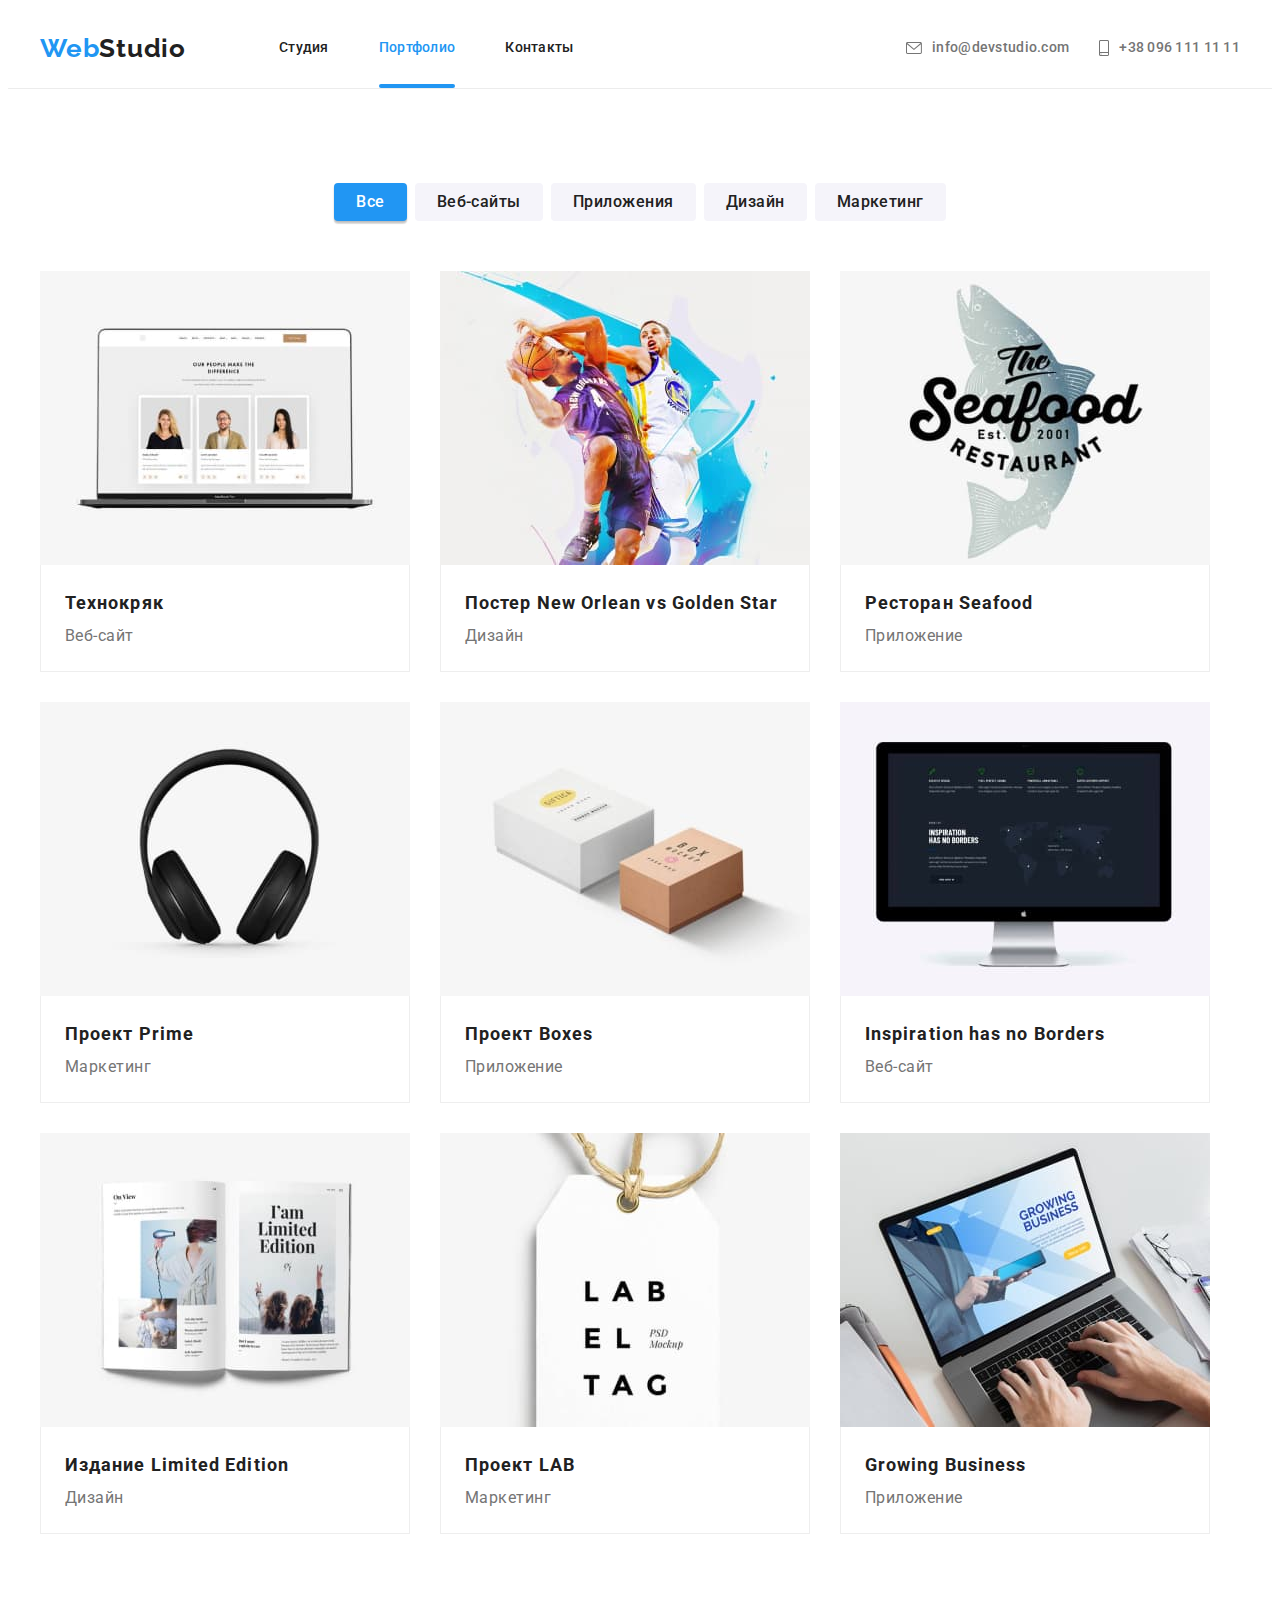
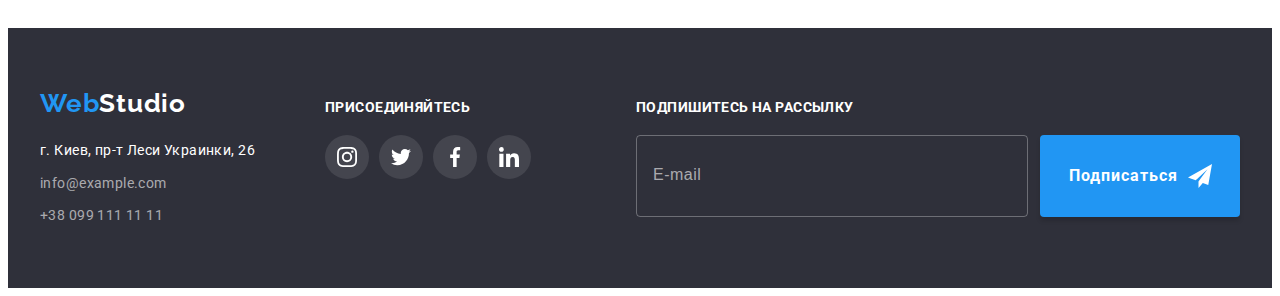
==== portfolio.html @ ed9c0271 "add files" ====
<!DOCTYPE html>
<html lang="ru">

<head>
    <meta charset="UTF-8">
    <meta http-equiv="X-UA-Compatible" content="IE=edge">
    <meta name="viewport" content="width=device-width, initial-scale=1.0">
    <title>Document</title>
    <link rel="preconnect" href="https://fonts.googleapis.com">
    <link rel="preconnect" href="https://fonts.gstatic.com" crossorigin>
    <link
        href="https://fonts.googleapis.com/css2?family=Raleway:wght@700&family=Roboto:wght@400;500;700;900&display=swap"
        rel="stylesheet">
    <link rel="stylesheet" href="https://cdnjs.cloudflare.com/ajax/libs/modern-normalize/1.1.0/modern-normalize.min.css"
        integrity="sha512-wpPYUAdjBVSE4KJnH1VR1HeZfpl1ub8YT/NKx4PuQ5NmX2tKuGu6U/JRp5y+Y8XG2tV+wKQpNHVUX03MfMFn9Q=="
        crossorigin="anonymous" referrerpolicy="no-referrer" />
    <link rel="stylesheet" href="./css/main.min.css">
</head>

<body>
    <header class="heading">
        <div class="container heading__container">
            <nav class="navigation">
                <a class="logo navigation__logo link" href="">Web<span class="title-logo-color">Studio</span></a>
                <ul class="menu list">
                    <li class="menu__item">
                        <a class="menu__link link" href="./index.html">Студия</a>
                    </li>
                    <li class="menu__item">
                        <a class="menu__link current link" href="./portfolio.html">Портфолио</a>
                    </li>
                    <li class="menu__item">
                        <a class="menu__link link" href="">Контакты</a>
                    </li>
                </ul>
            </nav>
            <ul class="contact-title list">
                <li class="contact-title__item">
                    <a class="contact-title__link link" href="mailto:info@devstudio.com">
                        <svg class="contact-title__icon" width="16" height="12">
                            <use href="./images/icons.svg#envelope"></use>
                        </svg>
                        info@devstudio.com</a>
                </li>
                <li class="contact-title__item">
                    <a class="contact-title__link link" href="tel:+380961111111">
                        <svg class="contact-title__icon" width="10" height="16">
                            <use href="./images/icons.svg#smartphone"></use>
                        </svg>
                        +38 096 111 11 11</a>
                </li>
            </ul>
        </div>
    </header>
    <main>
        <section class="portfolio section">
            <div class="container">
                <ul class="filter-list list">
                    <li class="filter-item"><button class="filter-list-button first" type="button">Все</button></li>
                    <li class="filter-item"><button class="filter-list-button" type="button">Веб-сайты</button></li>
                    <li class="filter-item"><button class="filter-list-button" type="button">Приложения</button></li>
                    <li class="filter-item"><button class="filter-list-button" type="button">Дизайн</button></li>
                    <li class="filter-item"><button class="filter-list-button" type="button">Маркетинг</button></li>
                </ul>
                <ul class="portfolio-list list">
                    <li class="portfolio-item">
                        <a href="" class="portfolio-link link">
                            <div class="portfolio-link-wrapper">
                                <img class="portfolio-list-photo" src="./images/examples-img-1.jpg" alt="Фото работ" width="370" height="294">
                                <p class="portfolio-overlay">
                                    Ресурс предлагает комплексные предложения с разным уровнем функционала и сервисов. Все это позволит посетителю
                                    получить
                                    исчерпывающие сведения о компании или частном лице.
                                </p>
                            </div>
                            <div class="portfolio-item-wrapper">
                                <h3 class="portfolio-list-title">Технокряк</h3>
                                <p class="portfolio-list-description">Веб-сайт</p>
                            </div>
                        </a>
                    </li>
                    <li class="portfolio-item">
                        <a href="" class="portfolio-link link">
                            <div class="portfolio-link-wrapper">
                                <img class="portfolio-list-photo" src="./images/examples-img-2.jpg" alt="Фото работ" width="370" height="294">
                                <p class="portfolio-overlay">
                                    Ресурс предлагает комплексные предложения с разным уровнем функционала и сервисов. Все это позволит посетителю
                                    получить
                                    исчерпывающие сведения о компании или частном лице.
                                </p> 
                            </div>
                            <div class="portfolio-item-wrapper">
                                <h3 class="portfolio-list-title">Постер New Orlean vs Golden Star</h3>
                                <p class="portfolio-list-description">Дизайн</p>
                            </div>
                        </a>
                    </li>
                    <li class="portfolio-item">
                        <a href="" class="portfolio-link link">
                            <div class="portfolio-link-wrapper">
                                <img class="portfolio-list-photo" src="./images/examples-img-3.jpg" alt="Фото работ" width="370" height="294">
                                <p class="portfolio-overlay">
                                    Ресурс предлагает комплексные предложения с разным уровнем функционала и сервисов. Все это позволит посетителю
                                    получить
                                    исчерпывающие сведения о компании или частном лице.
                                </p>
                            </div>
                            <div class="portfolio-item-wrapper">
                                <h3 class="portfolio-list-title">Ресторан Seafood</h3>
                                <p class="portfolio-list-description">Приложение</p>
                            </div>
                        </a>
                    </li>
                    <li class="portfolio-item">
                        <a href="" class="portfolio-link link">
                            <div class="portfolio-link-wrapper">
                                <img class="portfolio-list-photo" src="./images/examples-img-4.jpg" alt="Фото работ" width="370" height="294">
                                <p class="portfolio-overlay">
                                    Ресурс предлагает комплексные предложения с разным уровнем функционала и сервисов. Все это позволит посетителю
                                    получить
                                    исчерпывающие сведения о компании или частном лице.
                                </p>
                            </div>
                            <div class="portfolio-item-wrapper">
                                <h3 class="portfolio-list-title">Проект Prime</h3>
                                <p class="portfolio-list-description">Маркетинг</p>
                            </div>
                        </a>
                    </li>
                    <li class="portfolio-item">
                        <a href="" class="portfolio-link link">
                            <div class="portfolio-link-wrapper">
                                <img class="portfolio-list-photo" src="./images/examples-img-5.jpg" alt="Фото работ" width="370" height="294">
                                <p class="portfolio-overlay">
                                    Ресурс предлагает комплексные предложения с разным уровнем функционала и сервисов. Все это позволит посетителю
                                    получить
                                    исчерпывающие сведения о компании или частном лице.
                                </p>
                            </div>
                            <div class="portfolio-item-wrapper">
                                <h3 class="portfolio-list-title">Проект Boxes</h3>
                                <p class="portfolio-list-description">Приложение</p>
                            </div>
                        </a>
                    </li>
                    <li class="portfolio-item">
                        <a href="" class="portfolio-link link">
                            <div class="portfolio-link-wrapper">
                                <img class="portfolio-list-photo" src="./images/examples-img-6.jpg" alt="Фото работ" width="370" height="294">
                                <p class="portfolio-overlay">
                                    Ресурс предлагает комплексные предложения с разным уровнем функционала и сервисов. Все это позволит посетителю
                                    получить
                                    исчерпывающие сведения о компании или частном лице.
                                </p>
                            </div>
                            <div class="portfolio-item-wrapper">
                                <h3 class="portfolio-list-title">Inspiration has no Borders</h3>
                                <p class="portfolio-list-description">Веб-сайт</p>
                            </div>
                        </a>
                    </li>
                    <li class="portfolio-item">
                        <a href="" class="portfolio-link link">
                            <div class="portfolio-link-wrapper">
                                <img class="portfolio-list-photo" src="./images/examples-img-7.jpg" alt="Фото работ" width="370" height="294">
                                <p class="portfolio-overlay">
                                    Ресурс предлагает комплексные предложения с разным уровнем функционала и сервисов. Все это позволит посетителю
                                    получить
                                    исчерпывающие сведения о компании или частном лице.
                                </p>
                            </div>
                            <div class="portfolio-item-wrapper">
                                <h3 class="portfolio-list-title">Издание Limited Edition</h3>
                                <p class="portfolio-list-description">Дизайн</p>
                            </div>
                        </a>
                    </li>
                    <li class="portfolio-item">
                        <a href="" class="portfolio-link link">
                            <div class="portfolio-link-wrapper">
                                <img class="portfolio-list-photo" src="./images/examples-img-8.jpg" alt="Фото работ" width="370" height="294">
                                <p class="portfolio-overlay">
                                    Ресурс предлагает комплексные предложения с разным уровнем функционала и сервисов. Все это позволит посетителю
                                    получить
                                    исчерпывающие сведения о компании или частном лице.
                                </p>
                            </div>
                            <div class="portfolio-item-wrapper">
                                <h3 class="portfolio-list-title">Проект LAB</h3>
                                <p class="portfolio-list-description">Маркетинг</p>
                            </div>
                        </a>
                    </li>
                    <li class="portfolio-item">
                        <a href="" class="portfolio-link link">
                            <div class="portfolio-link-wrapper">
                                <img class="portfolio-list-photo" src="./images/examples-img-9.jpg" alt="Фото работ" width="370" height="294">
                                <p class="portfolio-overlay">
                                    Ресурс предлагает комплексные предложения с разным уровнем функционала и сервисов. Все это позволит посетителю
                                    получить
                                    исчерпывающие сведения о компании или частном лице.
                                </p>
                            </div>
                            <div class="portfolio-item-wrapper">
                                <h3 class="portfolio-list-title">Growing Business</h3>
                                <p class="portfolio-list-description">Приложение</p>
                            </div>
                        </a>
                    </li>
                </ul>
            </div>
        </section>
    </main>
    <footer class="bottom">
        <div class="container-bottom container">
            <div class="container-left">
                <a class="bottom-logo logo link" href="">Web<span class="bottom-logo-color">Studio</span></a>
                <address class="bottom-contact">
                    <ul class="bottom-contact-list list">
                        <li class="bottom-contact-item">
                            <a class="bottom-contact-list-address link" href="">г. Киев, пр-т Леси Украинки, 26</a>
                        </li>
                        <li class="bottom-contact-item">
                            <a class="bottom-contact-list-link link" href="mailto:info@example.com">info@example.com</a>
                        </li>
                        <li class="bottom-contact-item">
                            <a class="bottom-contact-list-link link" href="tel:+380991111111">+38 099 111 11 11</a>
                        </li>
                    </ul>
                </address>
            </div>
            <div class="container-join">
                <p class="bottom-title">присоединяйтесь</p>
                <ul class="bottom-social-list list">
                    <li class="bottom-social-item">
                        <a class="bottom-social-list-link social-icons" href="">
                            <svg width="20" height="20">
                                <use href="./images/icons.svg#instagram"></use>
                            </svg>
                        </a>
                    </li>
                    <li class="bottom-social-item">
                        <a class="bottom-social-list-link social-icons" href="">
                            <svg width="20" height="20">
                                <use href="./images/icons.svg#twitter"></use>
                            </svg>
                        </a>
                    </li>
                    <li class="bottom-social-item">
                        <a class="bottom-social-list-link social-icons" href="">
                            <svg width="20" height="20">
                                <use href="./images/icons.svg#facebook"></use>
                            </svg>
                        </a>
                    </li>
                    <li class="bottom-social-item">
                        <a class="bottom-social-list-link social-icons" href="">
                            <svg width="20" height="20">
                                <use href="./images/icons.svg#linkedin"></use>
                            </svg>
                        </a>
                    </li>
                </ul>
            </div>
            <form class="subscription-form">
                <p class="subscription-title">подпишитесь на рассылку</p>
                <div class="subscription-container">
                    <label for="mail">
                        <input class="subscription-form-input" name="email" placeholder="E-mail" type="email" id="mail">
                    </label>
                    <button class="subscription-form-submit modal-btn" type="submit">Подписаться
                        <svg class="subscription-form-icon" width="24" height="24">
                            <use href="./images/icons.svg#icon-send"></use>
                        </svg>
                    </button>
                </div>
            </form>
        </div>
    </footer>
    </body>
    </html>
---- css/main.min.css ----
:root{--primary-font-family: "Roboto", sans-serif;--secondary-font-family: "Raleway", sans-serif;--primary-accent-color: #2196f3;--primary-text-color: #212121;--secondary-text-color: #757575;--primary-background-color: #2f303a;--secondary-background-color: #f5f4fa;--secondary-accent-color: #ffffff;--primery-icon-coplor: #afb1b8}.visually-hidden{position:absolute;width:1px;height:1px;margin:-1px;border:0;padding:0;white-space:nowrap;clip-path:inset(100%);clip:rect(0 0 0 0);overflow:hidden}body{font-family:var(--primary-font-family);color:var(--primary-text-color)}h1,h2,h3,p{margin-top:0;margin-bottom:0}ul{margin-top:0;margin-bottom:0;padding-left:0}img{display:block;max-width:100%;height:auto}.list{list-style:none}.link{text-decoration:none}.section{padding-top:94px;padding-bottom:94px}.container{width:1200px;padding-left:15px;padding-right:15px;margin-left:auto;margin-right:auto}.logo{font-family:var(--secondary-font-family);font-weight:700;font-size:26px;line-height:1.19;letter-spacing:0.03em;color:var(--primary-accent-color)}.menu__link.current{color:var(--primary-accent-color)}.menu__link.current::after{position:absolute;left:0;bottom:0;content:"";width:100%;height:4px;background-color:var(--primary-accent-color);border-radius:2px}.modal-btn{min-width:200px;font-family:inherit;font-weight:700;font-size:16px;line-height:1.87;letter-spacing:0.06em;color:var(--secondary-accent-color);background:var(--primary-accent-color);box-shadow:0px 4px 4px rgba(0,0,0,0.15);border-radius:4px;border:none;cursor:pointer;transition:background 250ms cubic-bezier(0.4, 0, 0.2, 1)}.modal-btn:hover,.modal-btn:focus{background:#188ce8}.social-icons{display:flex;align-items:center;justify-content:center;width:44px;height:44px;border-radius:50%}.backdrop{position:fixed;top:0;left:0;width:100vw;height:100vh;background-color:rgba(0,0,0,0.2);transition:opacity 250ms cubic-bezier(0.4, 0, 0.2, 1),visibility 250ms cubic-bezier(0.4, 0, 0.2, 1)}.backdrop.is-hidden{opacity:0;visibility:hidden;pointer-events:none}.modal{position:absolute;top:50%;left:50%;transform:translate(-50%, -50%);width:528px;height:581px;background-color:var(--secondary-accent-color)}.modal-close-btn{position:absolute;top:8px;right:8px;display:flex;justify-content:center;align-items:center;width:30px;height:30px;border-radius:50%;border:1px solid rgba(0,0,0,0.1);background-color:transparent;padding:0;cursor:pointer;transition:fill 250ms cubic-bezier(0.4, 0, 0.2, 1)}.modal-close-btn:hover,.modal-close-btn:focus{fill:var(--primary-accent-color)}.modal{padding:40px}.contact-form{display:flex;flex-direction:column}.contact-form-title{margin-bottom:12px;font-weight:700;font-size:20px;line-height:1.15;text-align:center;letter-spacing:0.03em}.contact-form-field{margin-bottom:4px;font-size:12px;line-height:1.17;letter-spacing:0.01em;color:var(--secondary-text-color)}.contact-form-inpunt-wrapper{position:relative;margin-bottom:10px}.contact-form-inpunt{height:40px;width:100%;padding:12px 16px 12px 42px;border:1px solid rgba(33,33,33,0.2);border-radius:4px;transition:border-color 250ms cubic-bezier(0.4, 0, 0.2, 1)}.contact-form-inpunt:focus{outline:none;border-color:var(--primary-accent-color)}.contact-form-icon{position:absolute;top:50%;left:12px;transform:translateY(-50%);transition:fill 250ms cubic-bezier(0.4, 0, 0.2, 1)}.contact-form-inpunt:focus+.contact-form-icon{fill:var(--primary-accent-color)}.contact-form-message{width:100%;height:120px;padding:12px 16px;margin-bottom:20px;border:1px solid rgba(33,33,33,0.2);border-radius:4px;resize:none;transition:border-color 250ms cubic-bezier(0.4, 0, 0.2, 1)}.contact-form-message:focus{outline:none;border-color:var(--primary-accent-color)}.contact-form-message::placeholder{font-weight:400;font-size:14px;line-height:1.14;letter-spacing:0.01em;color:rgba(117,117,117,0.5)}.contact-form-checkbox{position:absolute;width:1px;height:1px;margin:-1px;border:0;padding:0;white-space:nowrap;clip-path:inset(100%);clip:rect(0 0 0 0);overflow:hidden}.contact-form-checkbox-label{display:flex;align-items:center;justify-content:center;font-weight:400;font-size:14px;line-height:1.71;letter-spacing:0.03em;color:var(--secondary-text-color);cursor:pointer}.contact-form-checkbox-label::before{display:inline-block;content:'';width:16px;height:15px;border:2px solid var(--primary-text-color);border-radius:2px;margin-right:8px;cursor:pointer}.contact-form-checkbox:checked+.contact-form-checkbox-label::before{background-image:url("../images/icon-check.svg");background-color:var(--primary-accent-color);background-size:contain;border:2px solid var(--primary-accent-color)}.contact-form-checkbox:focus+.contact-form-checkbox-label::before{outline:1px solid var(--primary-text-color)}.contact-form-checkbox-wrapper{margin-bottom:30px}.contact-form-submit{padding:10px 56px;margin:0 auto}.contact-form-policy{color:var(--primary-accent-color)}.heading{border-bottom:1px solid #ececec}.heading__container{display:flex;align-items:center}.navigation{display:flex;align-items:center}.menu{display:flex;align-items:center}.contact-title{display:flex;align-items:center;margin-left:auto}.menu__item:not(:last-child){margin-right:50px}.navigation__logo{margin-right:93px;padding-top:24px;padding-bottom:24px}.title-logo-color{color:var(--primary-text-color)}.menu__link{display:block;position:relative;padding-top:32px;padding-bottom:32px;font-weight:500;font-size:14px;line-height:1.14;letter-spacing:0.02em;color:var(--primary-text-color);transition:color 250ms cubic-bezier(0.4, 0, 0.2, 1)}.menu__link:hover,.menu__link:focus{color:var(--primary-accent-color)}.contact-title__item:not(:last-child){margin-right:30px}.contact-title__link{display:flex;align-items:center;padding-top:32px;padding-bottom:32px;font-style:normal;font-weight:500;font-size:14px;line-height:1.14;letter-spacing:0.02em;color:var(--secondary-text-color);transition:color 250ms cubic-bezier(0.4, 0, 0.2, 1)}.contact-title__link:hover,.contact-title__link:focus{color:var(--primary-accent-color)}.contact-title__icon{fill:currentColor;margin-right:10px}.hero{max-width:1600px;height:600px;margin-left:auto;margin-right:auto;background-image:linear-gradient(rgba(47,48,58,0.4), rgba(47,48,58,0.4)),url(../images/background-hero-Img.jpg);background-size:cover;background-position:center;background-color:#c4c4c4;padding-top:200px;padding-bottom:200px;text-align:center}.hero-title{margin-bottom:30px;font-weight:900;font-size:44px;line-height:1.36;text-align:center;letter-spacing:0.06em;text-transform:uppercase;color:var(--secondary-accent-color)}.hero__modal-btn{justify-content:center;padding:10px 32px}.about-list{display:flex;flex-wrap:wrap}.about-list__item{width:270px}.about-list__item:not(:nth-child(4n)){margin-right:30px}.about-list__container{display:flex;justify-content:center;align-items:center;width:270px;height:120px;margin-bottom:30px;background:var(--secondary-background-color)}.about-list__title{margin-bottom:10px;font-weight:700;font-size:14px;line-height:1.14;letter-spacing:0.03em;text-transform:uppercase}.about-list__description{font-size:14px;line-height:1.71;letter-spacing:0.03em;color:var(--secondary-text-color)}.specificity{padding-top:0px}.specificity-title{margin-bottom:50px;font-weight:700;font-size:36px;line-height:1.17;text-align:center;letter-spacing:0.03em}.specificity-list{display:flex;flex-wrap:wrap}.specificity-card{width:370px;position:relative}.specificity-card:not(:nth-child(3n)){margin-right:30px}.specificity-description{display:flex;position:absolute;bottom:0;color:var(--secondary-accent-color);font-weight:700;font-size:14px;line-height:1.14;letter-spacing:0.03em;text-transform:uppercase;background:rgba(47,48,58,0.8);width:100%;height:70px;align-items:center;justify-content:center}.team{background:var(--secondary-background-color)}.team-title{margin-bottom:50px;font-weight:700;font-size:36px;line-height:1.17;text-align:center;letter-spacing:0.03em}.team-card{background:var(--secondary-accent-color);box-shadow:0px 1px 3px rgba(0,0,0,0.12),0px 1px 1px rgba(0,0,0,0.14),0px 2px 1px rgba(0,0,0,0.2);border-radius:0px 0px 4px 4px;text-align:center}.team-card:not(:nth-child(4n)){margin-right:30px}.team-list{display:flex;flex-wrap:wrap}.team-card-wrapper{padding-top:30px;padding-bottom:30px;padding-left:32px;padding-right:32px}.team-list-worker{margin-bottom:10px;font-weight:500;font-size:16px;line-height:1.19;letter-spacing:0.03em}.team-list-position{margin-bottom:16px;font-size:16px;line-height:1.19;letter-spacing:0.03em;color:var(--secondary-text-color)}.social-list{display:flex;justify-content:space-between}.social-list-link{fill:var(--primery-icon-coplor);transition:fill 250ms cubic-bezier(0.4, 0, 0.2, 1),background-color 250ms cubic-bezier(0.4, 0, 0.2, 1)}.social-list-link:hover,.social-list-link:focus{fill:var(--secondary-accent-color);background-color:var(--primary-accent-color)}.clients-title{margin-bottom:50px;font-weight:700;font-size:36px;line-height:1.17;text-align:center;letter-spacing:0.03em}.clients-list{display:flex;flex-wrap:wrap}.clients-item:not(:nth-child(6n)){margin-right:30px}.clients-list-link{display:flex;align-items:center;justify-content:center;fill:var(--primery-icon-coplor);width:170px;height:92px;border:1px solid var(--primery-icon-coplor);box-sizing:border-box;border-radius:4px;transition:fill 250ms cubic-bezier(0.4, 0, 0.2, 1),border 250ms cubic-bezier(0.4, 0, 0.2, 1)}.clients-list-link:hover,.clients-list-link:focus{fill:var(--primary-accent-color);border:1px solid var(--primary-accent-color)}.bottom{padding-top:60px;padding-bottom:60px;background:var(--primary-background-color)}.bottom-logo{display:inline-block;margin-bottom:20px}.bottom-logo-color{color:var(--secondary-accent-color)}.bottom-contact-item:not(:last-child){margin-bottom:9px}.bottom-contact-list-address{font-style:normal;font-size:14px;line-height:1.71;letter-spacing:0.03em;color:var(--secondary-accent-color);transition:color 250ms cubic-bezier(0.4, 0, 0.2, 1)}.bottom-contact-list-address:hover,.bottom-contact-list-address:focus{color:var(--primary-accent-color)}.bottom-contact-list-link{font-style:normal;font-size:14px;line-height:1.71;letter-spacing:0.03em;color:rgba(255,255,255,0.6);transition:color 250ms cubic-bezier(0.4, 0, 0.2, 1)}.bottom-contact-list-link:hover,.bottom-contact-list-link:focus{color:var(--primary-accent-color)}.container-left{margin-right:70px}.container-join{margin-right:auto}.container-bottom{display:flex;align-items:baseline}.bottom-title{margin-bottom:20px;font-weight:700;font-size:14px;line-height:16px;letter-spacing:0.03em;text-transform:uppercase;color:var(--secondary-accent-color)}.bottom-social-list{display:flex}.bottom-social-list-link{fill:var(--secondary-accent-color);background:rgba(255,255,255,0.1);transition:background-color 250ms cubic-bezier(0.4, 0, 0.2, 1)}.bottom-social-list-link:hover,.bottom-social-list-link:focus{background-color:var(--primary-accent-color)}.bottom-social-item:not(:nth-child(4n)){margin-right:10px}.subscription-title{margin-bottom:20px;font-weight:700;font-size:14px;line-height:16px;letter-spacing:0.03em;text-transform:uppercase;color:var(--secondary-accent-color)}.subscription-container{display:flex}.subscription-form-submit{display:flex;align-items:center;justify-content:space-between;padding:10px 28px 10px 29px}.subscription-form-input{width:358px;height:50px;margin-right:12px;padding:15px 16px;background-color:transparent;border:1px solid rgba(255,255,255,0.3);border-radius:4px;color:var(--secondary-accent-color);transition:border-color 250ms cubic-bezier(0.4, 0, 0.2, 1)}.subscription-form-input:focus{outline:none;border-color:var(--primary-accent-color)}.subscription-form-input::placeholder{font-weight:400;font-size:16px;line-height:1, 25;letter-spacing:0.03em;color:rgba(255,255,255,0.6)}.filter-list{display:flex;justify-content:center;margin-bottom:50px}.filter-item:not(:last-child){margin-right:8px}.filter-list-button{padding:6px 22px;background:var(--secondary-background-color);border-radius:4px;font-family:inherit;font-weight:500;font-size:16px;line-height:1.62;text-align:center;letter-spacing:0.03em;color:var(--primary-text-color);border:none;cursor:pointer;transition:background 250ms cubic-bezier(0.4, 0, 0.2, 1),color 250ms cubic-bezier(0.4, 0, 0.2, 1),box-shadow 250ms cubic-bezier(0.4, 0, 0.2, 1)}.filter-list-button:hover,.filter-list-button:focus{background:var(--primary-accent-color);color:var(--secondary-accent-color);box-shadow:0px 3px 1px rgba(0,0,0,0.1),0px 1px 2px rgba(0,0,0,0.08),0px 2px 2px rgba(0,0,0,0.12)}.filter-list-button.first{background:var(--primary-accent-color);color:var(--secondary-accent-color);box-shadow:0px 3px 1px rgba(0,0,0,0.1),0px 1px 2px rgba(0,0,0,0.08),0px 2px 2px rgba(0,0,0,0.12)}.portfolio-list{display:flex;flex-wrap:wrap}.portfolio-item{width:370px;box-sizing:border-box;cursor:pointer}.portfolio-item:not(:nth-child(3n)){margin-right:30px}.portfolio-item:not(:nth-last-child(-n+3)){margin-bottom:30px}.portfolio-link{display:block;transition:box-shadow 250ms cubic-bezier(0.4, 0, 0.2, 1)}.portfolio-link:hover,.portfolio-link:focus{box-shadow:0px 1px 1px rgba(0,0,0,0.12),0px 4px 4px rgba(0,0,0,0.06),1px 4px 6px rgba(0,0,0,0.16)}.portfolio-link-wrapper{position:relative;overflow:hidden}.portfolio-overlay{position:absolute;top:0;width:100%;height:100%;font-size:18px;line-height:1.55;letter-spacing:0.03em;color:var(--secondary-accent-color);background-color:rgba(33,150,243,0.9);text-align:center;padding:63px 24px;overflow:auto;transform:translateY(101%);transition:transform 250ms cubic-bezier(0.4, 0, 0.2, 1)}.portfolio-link:hover .portfolio-overlay,.portfolio-link:focus .portfolio-overlay{transform:translateY(0%)}.portfolio-item-wrapper{background:var(--secondary-accent-color);border:1px solid #eeeeee;border-top:none;padding:20px 24px}.portfolio-list-title{color:var(--primary-text-color);font-weight:700;font-size:18px;line-height:2;letter-spacing:0.06em}.portfolio-list-description{font-size:16px;line-height:1.87;letter-spacing:0.03em;color:var(--secondary-text-color)}
/*# sourceMappingURL=main.min.css.map */
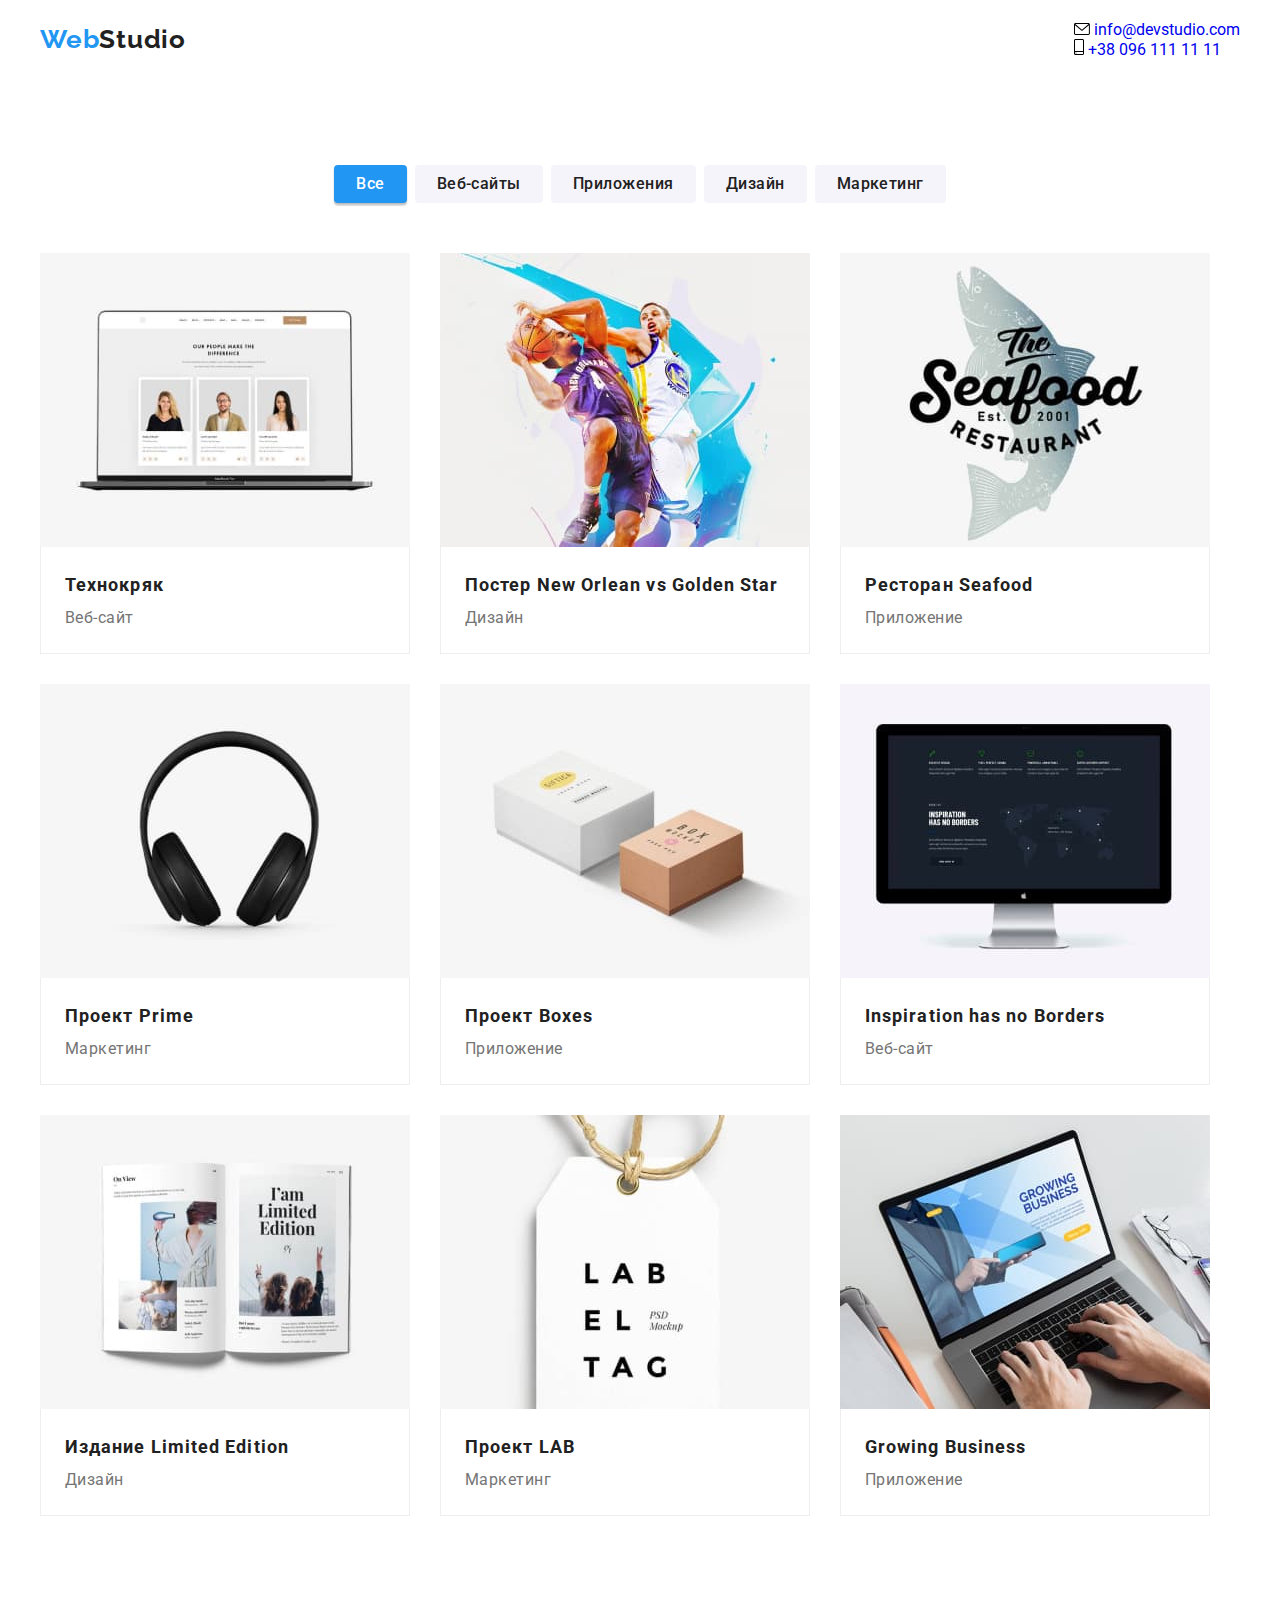
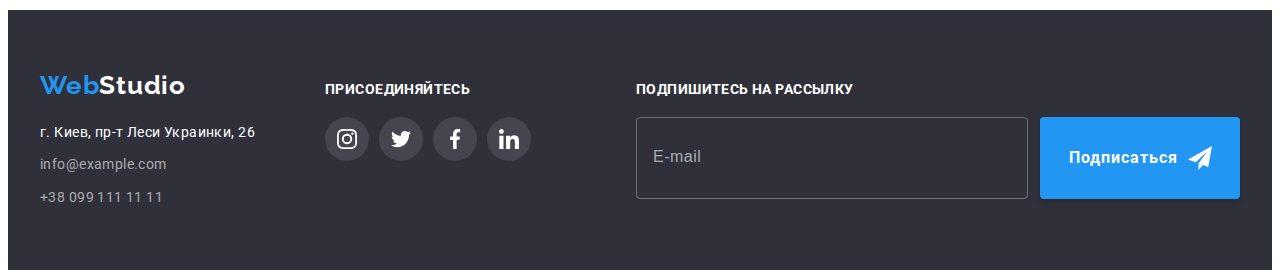
==== commit f6874e97: "Finish mobile menu" ====
--- a/portfolio.html
+++ b/portfolio.html
@@ -277,5 +277,6 @@
             </form>
         </div>
     </footer>
+    <script src="./js/menu.js"></script>
     </body>
     </html>--- a/css/main.min.css
+++ b/css/main.min.css
@@ -1,2 +1,2 @@
-:root{--primary-font-family: "Roboto", sans-serif;--secondary-font-family: "Raleway", sans-serif;--primary-accent-color: #2196f3;--primary-text-color: #212121;--secondary-text-color: #757575;--primary-background-color: #2f303a;--secondary-background-color: #f5f4fa;--secondary-accent-color: #ffffff;--primery-icon-coplor: #afb1b8}.visually-hidden{position:absolute;width:1px;height:1px;margin:-1px;border:0;padding:0;white-space:nowrap;clip-path:inset(100%);clip:rect(0 0 0 0);overflow:hidden}body{font-family:var(--primary-font-family);color:var(--primary-text-color)}h1,h2,h3,p{margin-top:0;margin-bottom:0}ul{margin-top:0;margin-bottom:0;padding-left:0}img{display:block;max-width:100%;height:auto}.list{list-style:none}.link{text-decoration:none}.section{padding-top:94px;padding-bottom:94px}.container{width:1200px;padding-left:15px;padding-right:15px;margin-left:auto;margin-right:auto}.logo{font-family:var(--secondary-font-family);font-weight:700;font-size:26px;line-height:1.19;letter-spacing:0.03em;color:var(--primary-accent-color)}.menu__link.current{color:var(--primary-accent-color)}.menu__link.current::after{position:absolute;left:0;bottom:0;content:"";width:100%;height:4px;background-color:var(--primary-accent-color);border-radius:2px}.modal-btn{min-width:200px;font-family:inherit;font-weight:700;font-size:16px;line-height:1.87;letter-spacing:0.06em;color:var(--secondary-accent-color);background:var(--primary-accent-color);box-shadow:0px 4px 4px rgba(0,0,0,0.15);border-radius:4px;border:none;cursor:pointer;transition:background 250ms cubic-bezier(0.4, 0, 0.2, 1)}.modal-btn:hover,.modal-btn:focus{background:#188ce8}.social-icons{display:flex;align-items:center;justify-content:center;width:44px;height:44px;border-radius:50%}.backdrop{position:fixed;top:0;left:0;width:100vw;height:100vh;background-color:rgba(0,0,0,0.2);transition:opacity 250ms cubic-bezier(0.4, 0, 0.2, 1),visibility 250ms cubic-bezier(0.4, 0, 0.2, 1)}.backdrop.is-hidden{opacity:0;visibility:hidden;pointer-events:none}.modal{position:absolute;top:50%;left:50%;transform:translate(-50%, -50%);width:528px;height:581px;background-color:var(--secondary-accent-color)}.modal-close-btn{position:absolute;top:8px;right:8px;display:flex;justify-content:center;align-items:center;width:30px;height:30px;border-radius:50%;border:1px solid rgba(0,0,0,0.1);background-color:transparent;padding:0;cursor:pointer;transition:fill 250ms cubic-bezier(0.4, 0, 0.2, 1)}.modal-close-btn:hover,.modal-close-btn:focus{fill:var(--primary-accent-color)}.modal{padding:40px}.contact-form{display:flex;flex-direction:column}.contact-form-title{margin-bottom:12px;font-weight:700;font-size:20px;line-height:1.15;text-align:center;letter-spacing:0.03em}.contact-form-field{margin-bottom:4px;font-size:12px;line-height:1.17;letter-spacing:0.01em;color:var(--secondary-text-color)}.contact-form-inpunt-wrapper{position:relative;margin-bottom:10px}.contact-form-inpunt{height:40px;width:100%;padding:12px 16px 12px 42px;border:1px solid rgba(33,33,33,0.2);border-radius:4px;transition:border-color 250ms cubic-bezier(0.4, 0, 0.2, 1)}.contact-form-inpunt:focus{outline:none;border-color:var(--primary-accent-color)}.contact-form-icon{position:absolute;top:50%;left:12px;transform:translateY(-50%);transition:fill 250ms cubic-bezier(0.4, 0, 0.2, 1)}.contact-form-inpunt:focus+.contact-form-icon{fill:var(--primary-accent-color)}.contact-form-message{width:100%;height:120px;padding:12px 16px;margin-bottom:20px;border:1px solid rgba(33,33,33,0.2);border-radius:4px;resize:none;transition:border-color 250ms cubic-bezier(0.4, 0, 0.2, 1)}.contact-form-message:focus{outline:none;border-color:var(--primary-accent-color)}.contact-form-message::placeholder{font-weight:400;font-size:14px;line-height:1.14;letter-spacing:0.01em;color:rgba(117,117,117,0.5)}.contact-form-checkbox{position:absolute;width:1px;height:1px;margin:-1px;border:0;padding:0;white-space:nowrap;clip-path:inset(100%);clip:rect(0 0 0 0);overflow:hidden}.contact-form-checkbox-label{display:flex;align-items:center;justify-content:center;font-weight:400;font-size:14px;line-height:1.71;letter-spacing:0.03em;color:var(--secondary-text-color);cursor:pointer}.contact-form-checkbox-label::before{display:inline-block;content:'';width:16px;height:15px;border:2px solid var(--primary-text-color);border-radius:2px;margin-right:8px;cursor:pointer}.contact-form-checkbox:checked+.contact-form-checkbox-label::before{background-image:url("../images/icon-check.svg");background-color:var(--primary-accent-color);background-size:contain;border:2px solid var(--primary-accent-color)}.contact-form-checkbox:focus+.contact-form-checkbox-label::before{outline:1px solid var(--primary-text-color)}.contact-form-checkbox-wrapper{margin-bottom:30px}.contact-form-submit{padding:10px 56px;margin:0 auto}.contact-form-policy{color:var(--primary-accent-color)}.heading{border-bottom:1px solid #ececec}.heading__container{display:flex;align-items:center}.navigation{display:flex;align-items:center}.menu{display:flex;align-items:center}.contact-title{display:flex;align-items:center;margin-left:auto}.menu__item:not(:last-child){margin-right:50px}.navigation__logo{margin-right:93px;padding-top:24px;padding-bottom:24px}.title-logo-color{color:var(--primary-text-color)}.menu__link{display:block;position:relative;padding-top:32px;padding-bottom:32px;font-weight:500;font-size:14px;line-height:1.14;letter-spacing:0.02em;color:var(--primary-text-color);transition:color 250ms cubic-bezier(0.4, 0, 0.2, 1)}.menu__link:hover,.menu__link:focus{color:var(--primary-accent-color)}.contact-title__item:not(:last-child){margin-right:30px}.contact-title__link{display:flex;align-items:center;padding-top:32px;padding-bottom:32px;font-style:normal;font-weight:500;font-size:14px;line-height:1.14;letter-spacing:0.02em;color:var(--secondary-text-color);transition:color 250ms cubic-bezier(0.4, 0, 0.2, 1)}.contact-title__link:hover,.contact-title__link:focus{color:var(--primary-accent-color)}.contact-title__icon{fill:currentColor;margin-right:10px}.hero{max-width:1600px;height:600px;margin-left:auto;margin-right:auto;background-image:linear-gradient(rgba(47,48,58,0.4), rgba(47,48,58,0.4)),url(../images/background-hero-Img.jpg);background-size:cover;background-position:center;background-color:#c4c4c4;padding-top:200px;padding-bottom:200px;text-align:center}.hero-title{margin-bottom:30px;font-weight:900;font-size:44px;line-height:1.36;text-align:center;letter-spacing:0.06em;text-transform:uppercase;color:var(--secondary-accent-color)}.hero__modal-btn{justify-content:center;padding:10px 32px}.about-list{display:flex;flex-wrap:wrap}.about-list__item{width:270px}.about-list__item:not(:nth-child(4n)){margin-right:30px}.about-list__container{display:flex;justify-content:center;align-items:center;width:270px;height:120px;margin-bottom:30px;background:var(--secondary-background-color)}.about-list__title{margin-bottom:10px;font-weight:700;font-size:14px;line-height:1.14;letter-spacing:0.03em;text-transform:uppercase}.about-list__description{font-size:14px;line-height:1.71;letter-spacing:0.03em;color:var(--secondary-text-color)}.specificity{padding-top:0px}.specificity-title{margin-bottom:50px;font-weight:700;font-size:36px;line-height:1.17;text-align:center;letter-spacing:0.03em}.specificity-list{display:flex;flex-wrap:wrap}.specificity-card{width:370px;position:relative}.specificity-card:not(:nth-child(3n)){margin-right:30px}.specificity-description{display:flex;position:absolute;bottom:0;color:var(--secondary-accent-color);font-weight:700;font-size:14px;line-height:1.14;letter-spacing:0.03em;text-transform:uppercase;background:rgba(47,48,58,0.8);width:100%;height:70px;align-items:center;justify-content:center}.team{background:var(--secondary-background-color)}.team-title{margin-bottom:50px;font-weight:700;font-size:36px;line-height:1.17;text-align:center;letter-spacing:0.03em}.team-card{background:var(--secondary-accent-color);box-shadow:0px 1px 3px rgba(0,0,0,0.12),0px 1px 1px rgba(0,0,0,0.14),0px 2px 1px rgba(0,0,0,0.2);border-radius:0px 0px 4px 4px;text-align:center}.team-card:not(:nth-child(4n)){margin-right:30px}.team-list{display:flex;flex-wrap:wrap}.team-card-wrapper{padding-top:30px;padding-bottom:30px;padding-left:32px;padding-right:32px}.team-list-worker{margin-bottom:10px;font-weight:500;font-size:16px;line-height:1.19;letter-spacing:0.03em}.team-list-position{margin-bottom:16px;font-size:16px;line-height:1.19;letter-spacing:0.03em;color:var(--secondary-text-color)}.social-list{display:flex;justify-content:space-between}.social-list-link{fill:var(--primery-icon-coplor);transition:fill 250ms cubic-bezier(0.4, 0, 0.2, 1),background-color 250ms cubic-bezier(0.4, 0, 0.2, 1)}.social-list-link:hover,.social-list-link:focus{fill:var(--secondary-accent-color);background-color:var(--primary-accent-color)}.clients-title{margin-bottom:50px;font-weight:700;font-size:36px;line-height:1.17;text-align:center;letter-spacing:0.03em}.clients-list{display:flex;flex-wrap:wrap}.clients-item:not(:nth-child(6n)){margin-right:30px}.clients-list-link{display:flex;align-items:center;justify-content:center;fill:var(--primery-icon-coplor);width:170px;height:92px;border:1px solid var(--primery-icon-coplor);box-sizing:border-box;border-radius:4px;transition:fill 250ms cubic-bezier(0.4, 0, 0.2, 1),border 250ms cubic-bezier(0.4, 0, 0.2, 1)}.clients-list-link:hover,.clients-list-link:focus{fill:var(--primary-accent-color);border:1px solid var(--primary-accent-color)}.bottom{padding-top:60px;padding-bottom:60px;background:var(--primary-background-color)}.bottom-logo{display:inline-block;margin-bottom:20px}.bottom-logo-color{color:var(--secondary-accent-color)}.bottom-contact-item:not(:last-child){margin-bottom:9px}.bottom-contact-list-address{font-style:normal;font-size:14px;line-height:1.71;letter-spacing:0.03em;color:var(--secondary-accent-color);transition:color 250ms cubic-bezier(0.4, 0, 0.2, 1)}.bottom-contact-list-address:hover,.bottom-contact-list-address:focus{color:var(--primary-accent-color)}.bottom-contact-list-link{font-style:normal;font-size:14px;line-height:1.71;letter-spacing:0.03em;color:rgba(255,255,255,0.6);transition:color 250ms cubic-bezier(0.4, 0, 0.2, 1)}.bottom-contact-list-link:hover,.bottom-contact-list-link:focus{color:var(--primary-accent-color)}.container-left{margin-right:70px}.container-join{margin-right:auto}.container-bottom{display:flex;align-items:baseline}.bottom-title{margin-bottom:20px;font-weight:700;font-size:14px;line-height:16px;letter-spacing:0.03em;text-transform:uppercase;color:var(--secondary-accent-color)}.bottom-social-list{display:flex}.bottom-social-list-link{fill:var(--secondary-accent-color);background:rgba(255,255,255,0.1);transition:background-color 250ms cubic-bezier(0.4, 0, 0.2, 1)}.bottom-social-list-link:hover,.bottom-social-list-link:focus{background-color:var(--primary-accent-color)}.bottom-social-item:not(:nth-child(4n)){margin-right:10px}.subscription-title{margin-bottom:20px;font-weight:700;font-size:14px;line-height:16px;letter-spacing:0.03em;text-transform:uppercase;color:var(--secondary-accent-color)}.subscription-container{display:flex}.subscription-form-submit{display:flex;align-items:center;justify-content:space-between;padding:10px 28px 10px 29px}.subscription-form-input{width:358px;height:50px;margin-right:12px;padding:15px 16px;background-color:transparent;border:1px solid rgba(255,255,255,0.3);border-radius:4px;color:var(--secondary-accent-color);transition:border-color 250ms cubic-bezier(0.4, 0, 0.2, 1)}.subscription-form-input:focus{outline:none;border-color:var(--primary-accent-color)}.subscription-form-input::placeholder{font-weight:400;font-size:16px;line-height:1, 25;letter-spacing:0.03em;color:rgba(255,255,255,0.6)}.filter-list{display:flex;justify-content:center;margin-bottom:50px}.filter-item:not(:last-child){margin-right:8px}.filter-list-button{padding:6px 22px;background:var(--secondary-background-color);border-radius:4px;font-family:inherit;font-weight:500;font-size:16px;line-height:1.62;text-align:center;letter-spacing:0.03em;color:var(--primary-text-color);border:none;cursor:pointer;transition:background 250ms cubic-bezier(0.4, 0, 0.2, 1),color 250ms cubic-bezier(0.4, 0, 0.2, 1),box-shadow 250ms cubic-bezier(0.4, 0, 0.2, 1)}.filter-list-button:hover,.filter-list-button:focus{background:var(--primary-accent-color);color:var(--secondary-accent-color);box-shadow:0px 3px 1px rgba(0,0,0,0.1),0px 1px 2px rgba(0,0,0,0.08),0px 2px 2px rgba(0,0,0,0.12)}.filter-list-button.first{background:var(--primary-accent-color);color:var(--secondary-accent-color);box-shadow:0px 3px 1px rgba(0,0,0,0.1),0px 1px 2px rgba(0,0,0,0.08),0px 2px 2px rgba(0,0,0,0.12)}.portfolio-list{display:flex;flex-wrap:wrap}.portfolio-item{width:370px;box-sizing:border-box;cursor:pointer}.portfolio-item:not(:nth-child(3n)){margin-right:30px}.portfolio-item:not(:nth-last-child(-n+3)){margin-bottom:30px}.portfolio-link{display:block;transition:box-shadow 250ms cubic-bezier(0.4, 0, 0.2, 1)}.portfolio-link:hover,.portfolio-link:focus{box-shadow:0px 1px 1px rgba(0,0,0,0.12),0px 4px 4px rgba(0,0,0,0.06),1px 4px 6px rgba(0,0,0,0.16)}.portfolio-link-wrapper{position:relative;overflow:hidden}.portfolio-overlay{position:absolute;top:0;width:100%;height:100%;font-size:18px;line-height:1.55;letter-spacing:0.03em;color:var(--secondary-accent-color);background-color:rgba(33,150,243,0.9);text-align:center;padding:63px 24px;overflow:auto;transform:translateY(101%);transition:transform 250ms cubic-bezier(0.4, 0, 0.2, 1)}.portfolio-link:hover .portfolio-overlay,.portfolio-link:focus .portfolio-overlay{transform:translateY(0%)}.portfolio-item-wrapper{background:var(--secondary-accent-color);border:1px solid #eeeeee;border-top:none;padding:20px 24px}.portfolio-list-title{color:var(--primary-text-color);font-weight:700;font-size:18px;line-height:2;letter-spacing:0.06em}.portfolio-list-description{font-size:16px;line-height:1.87;letter-spacing:0.03em;color:var(--secondary-text-color)}
+:root{--primary-font-family: "Roboto", sans-serif;--secondary-font-family: "Raleway", sans-serif;--primary-accent-color: #2196f3;--primary-text-color: #212121;--secondary-text-color: #757575;--primary-background-color: #2f303a;--secondary-background-color: #f5f4fa;--secondary-accent-color: #ffffff;--primery-icon-coplor: #afb1b8}.visually-hidden{position:absolute;width:1px;height:1px;margin:-1px;border:0;padding:0;white-space:nowrap;clip-path:inset(100%);clip:rect(0 0 0 0);overflow:hidden}body{font-family:var(--primary-font-family);color:var(--primary-text-color)}h1,h2,h3,p{margin-top:0;margin-bottom:0}ul{margin-top:0;margin-bottom:0;padding-left:0}img{display:block;max-width:100%;height:auto}.list{list-style:none}.link{text-decoration:none}.section{padding-top:94px;padding-bottom:94px}.container{padding-left:15px;padding-right:15px}@media screen and (min-width: 480px){.container{width:480px;margin-left:auto;margin-right:auto}}@media screen and (min-width: 768px){.container{width:768px}}@media screen and (min-width: 1200px){.container{width:1200px}}.logo{font-family:var(--secondary-font-family);font-weight:700;font-size:26px;line-height:1.19;letter-spacing:0.03em;color:var(--primary-accent-color)}.menu__link.current{color:var(--primary-accent-color)}.menu__link.current::after{position:absolute;left:0;bottom:0;content:"";width:100%;height:4px;background-color:var(--primary-accent-color);border-radius:2px}.modal-btn{min-width:200px;font-family:inherit;font-weight:700;font-size:16px;line-height:1.87;letter-spacing:0.06em;color:var(--secondary-accent-color);background:var(--primary-accent-color);box-shadow:0px 4px 4px rgba(0,0,0,0.15);border-radius:4px;border:none;cursor:pointer;transition:background 250ms cubic-bezier(0.4, 0, 0.2, 1)}.modal-btn:hover,.modal-btn:focus{background:#188ce8}.social-icons{display:flex;align-items:center;justify-content:center;width:44px;height:44px;border-radius:50%}.backdrop{position:fixed;top:0;left:0;width:100vw;height:100vh;background-color:rgba(0,0,0,0.2);transition:opacity 250ms cubic-bezier(0.4, 0, 0.2, 1),visibility 250ms cubic-bezier(0.4, 0, 0.2, 1)}.backdrop.is-hidden{opacity:0;visibility:hidden;pointer-events:none}.modal{position:absolute;top:50%;left:50%;transform:translate(-50%, -50%);width:528px;height:581px;background-color:var(--secondary-accent-color)}.modal-close-btn{position:absolute;top:8px;right:8px;display:flex;justify-content:center;align-items:center;width:30px;height:30px;border-radius:50%;border:1px solid rgba(0,0,0,0.1);background-color:transparent;padding:0;cursor:pointer;transition:fill 250ms cubic-bezier(0.4, 0, 0.2, 1)}.modal-close-btn:hover,.modal-close-btn:focus{fill:var(--primary-accent-color)}.modal{padding:40px}.contact-form{display:flex;flex-direction:column}.contact-form-title{margin-bottom:12px;font-weight:700;font-size:20px;line-height:1.15;text-align:center;letter-spacing:0.03em}.contact-form-field{margin-bottom:4px;font-size:12px;line-height:1.17;letter-spacing:0.01em;color:var(--secondary-text-color)}.contact-form-inpunt-wrapper{position:relative;margin-bottom:10px}.contact-form-inpunt{height:40px;width:100%;padding:12px 16px 12px 42px;border:1px solid rgba(33,33,33,0.2);border-radius:4px;transition:border-color 250ms cubic-bezier(0.4, 0, 0.2, 1)}.contact-form-inpunt:focus{outline:none;border-color:var(--primary-accent-color)}.contact-form-icon{position:absolute;top:50%;left:12px;transform:translateY(-50%);transition:fill 250ms cubic-bezier(0.4, 0, 0.2, 1)}.contact-form-inpunt:focus+.contact-form-icon{fill:var(--primary-accent-color)}.contact-form-message{width:100%;height:120px;padding:12px 16px;margin-bottom:20px;border:1px solid rgba(33,33,33,0.2);border-radius:4px;resize:none;transition:border-color 250ms cubic-bezier(0.4, 0, 0.2, 1)}.contact-form-message:focus{outline:none;border-color:var(--primary-accent-color)}.contact-form-message::placeholder{font-weight:400;font-size:14px;line-height:1.14;letter-spacing:0.01em;color:rgba(117,117,117,0.5)}.contact-form-checkbox{position:absolute;width:1px;height:1px;margin:-1px;border:0;padding:0;white-space:nowrap;clip-path:inset(100%);clip:rect(0 0 0 0);overflow:hidden}.contact-form-checkbox-label{display:flex;align-items:center;justify-content:center;font-weight:400;font-size:14px;line-height:1.71;letter-spacing:0.03em;color:var(--secondary-text-color);cursor:pointer}.contact-form-checkbox-label::before{display:inline-block;content:'';width:16px;height:15px;border:2px solid var(--primary-text-color);border-radius:2px;margin-right:8px;cursor:pointer}.contact-form-checkbox:checked+.contact-form-checkbox-label::before{background-image:url("../images/icon-check.svg");background-color:var(--primary-accent-color);background-size:contain;border:2px solid var(--primary-accent-color)}.contact-form-checkbox:focus+.contact-form-checkbox-label::before{outline:1px solid var(--primary-text-color)}.contact-form-checkbox-wrapper{margin-bottom:30px}.contact-form-submit{padding:10px 56px;margin:0 auto}.contact-form-policy{color:var(--primary-accent-color)}.mobile-menu{position:absolute;top:0;left:0;background-color:beige;width:100%;height:100vh;overflow:auto;opacity:0;visibility:hidden;pointer-events:none;transition:opacity 250ms cubic-bezier(0.4, 0, 0.2, 1),visibility 250ms cubic-bezier(0.4, 0, 0.2, 1)}.mobile-menu.is-open{opacity:1;visibility:visible;pointer-events:auto}.mobile-menu__container{position:relative;display:flex;flex-direction:column;height:100vh;padding-top:48px;padding-bottom:48px;padding-left:40px}.mobile-menu__close-btn{position:absolute;top:10px;right:15px;background-color:transparent;border:none;padding:0;line-height:0;fill:#000000;transition:fill 250ms cubic-bezier(0.4, 0, 0.2, 1)}.mobile-menu__close-btn:hover,.mobile-menu__close-btn:focus{fill:var(--primary-accent-color)}.mobile-navigation{margin-bottom:auto}.mobile-navigation__item:not(:last-child){margin-bottom:32px}.mobile-navigation__link{font-weight:500;font-size:40px;line-height:1.18;letter-spacing:0.02em;color:var(--primary-text-color);transition:color 250ms cubic-bezier(0.4, 0, 0.2, 1)}.mobile-navigation__link:hover,.mobile-navigation__link:focus{color:var(--primary-accent-color)}.mobile-menu-contact{margin-bottom:64px}.mobile-menu-contact__item:not(:last-child){margin-bottom:32px}.mobile-menu-contact__tel{font-weight:500;font-size:34px;line-height:1.18;letter-spacing:0.02em;color:var(--secondary-text-color);color:var(--primary-accent-color)}.mobile-menu-contact__mail{font-weight:500;font-size:24px;line-height:1.17;letter-spacing:0.02em;color:var(--secondary-text-color)}.mobile-menu-social{display:flex}.mobile-menu-social__item:not(:last-child){padding-right:10px;border-right:1px solid rgba(33,33,33,0.2)}.mobile-menu-social__item:not(:first-child){padding-left:10px}.mobile-menu-social__link{font-weight:500;font-size:18px;line-height:1.2;letter-spacing:0.02em;color:var(--primary-accent-color)}.heading{position:relative}.menu{display:none}.contact-header{display:none}.heading__container{display:flex;justify-content:space-between;align-items:center}.navigation__logo{display:block;padding-top:16px;padding-bottom:16px}.title-logo-color{color:var(--primary-text-color)}.mobile-mune-btn{background-color:transparent;border:none;padding:0;line-height:0;fill:#000000;transition:fill 250ms cubic-bezier(0.4, 0, 0.2, 1)}.mobile-mune-btn:hover,.mobile-mune-btn:focus{fill:var(--primary-accent-color)}.hero{max-width:1600px;height:600px;margin-left:auto;margin-right:auto;background-image:linear-gradient(rgba(47,48,58,0.4), rgba(47,48,58,0.4)),url(../images/background-hero-Img.jpg);background-size:cover;background-position:center;background-color:#c4c4c4;padding-top:200px;padding-bottom:200px;text-align:center}.hero-title{margin-bottom:30px;font-weight:900;font-size:44px;line-height:1.36;text-align:center;letter-spacing:0.06em;text-transform:uppercase;color:var(--secondary-accent-color)}.hero__modal-btn{justify-content:center;padding:10px 32px}.about-list{display:flex;flex-wrap:wrap}.about-list__item{width:270px}.about-list__item:not(:nth-child(4n)){margin-right:30px}.about-list__container{display:flex;justify-content:center;align-items:center;width:270px;height:120px;margin-bottom:30px;background:var(--secondary-background-color)}.about-list__title{margin-bottom:10px;font-weight:700;font-size:14px;line-height:1.14;letter-spacing:0.03em;text-transform:uppercase}.about-list__description{font-size:14px;line-height:1.71;letter-spacing:0.03em;color:var(--secondary-text-color)}.specificity{padding-top:0px}.specificity-title{margin-bottom:50px;font-weight:700;font-size:36px;line-height:1.17;text-align:center;letter-spacing:0.03em}.specificity-list{display:flex;flex-wrap:wrap}.specificity-card{width:370px;position:relative}.specificity-card:not(:nth-child(3n)){margin-right:30px}.specificity-description{display:flex;position:absolute;bottom:0;color:var(--secondary-accent-color);font-weight:700;font-size:14px;line-height:1.14;letter-spacing:0.03em;text-transform:uppercase;background:rgba(47,48,58,0.8);width:100%;height:70px;align-items:center;justify-content:center}.team{background:var(--secondary-background-color)}.team-title{margin-bottom:50px;font-weight:700;font-size:36px;line-height:1.17;text-align:center;letter-spacing:0.03em}.team-card{background:var(--secondary-accent-color);box-shadow:0px 1px 3px rgba(0,0,0,0.12),0px 1px 1px rgba(0,0,0,0.14),0px 2px 1px rgba(0,0,0,0.2);border-radius:0px 0px 4px 4px;text-align:center}.team-card:not(:nth-child(4n)){margin-right:30px}.team-list{display:flex;flex-wrap:wrap}.team-card-wrapper{padding-top:30px;padding-bottom:30px;padding-left:32px;padding-right:32px}.team-list-worker{margin-bottom:10px;font-weight:500;font-size:16px;line-height:1.19;letter-spacing:0.03em}.team-list-position{margin-bottom:16px;font-size:16px;line-height:1.19;letter-spacing:0.03em;color:var(--secondary-text-color)}.social-list{display:flex;justify-content:space-between}.social-list-link{fill:var(--primery-icon-coplor);transition:fill 250ms cubic-bezier(0.4, 0, 0.2, 1),background-color 250ms cubic-bezier(0.4, 0, 0.2, 1)}.social-list-link:hover,.social-list-link:focus{fill:var(--secondary-accent-color);background-color:var(--primary-accent-color)}.clients-title{margin-bottom:50px;font-weight:700;font-size:36px;line-height:1.17;text-align:center;letter-spacing:0.03em}.clients-list{display:flex;flex-wrap:wrap}.clients-item:not(:nth-child(6n)){margin-right:30px}.clients-list-link{display:flex;align-items:center;justify-content:center;fill:var(--primery-icon-coplor);width:170px;height:92px;border:1px solid var(--primery-icon-coplor);box-sizing:border-box;border-radius:4px;transition:fill 250ms cubic-bezier(0.4, 0, 0.2, 1),border 250ms cubic-bezier(0.4, 0, 0.2, 1)}.clients-list-link:hover,.clients-list-link:focus{fill:var(--primary-accent-color);border:1px solid var(--primary-accent-color)}.bottom{padding-top:60px;padding-bottom:60px;background:var(--primary-background-color)}.bottom-logo{display:inline-block;margin-bottom:20px}.bottom-logo-color{color:var(--secondary-accent-color)}.bottom-contact-item:not(:last-child){margin-bottom:9px}.bottom-contact-list-address{font-style:normal;font-size:14px;line-height:1.71;letter-spacing:0.03em;color:var(--secondary-accent-color);transition:color 250ms cubic-bezier(0.4, 0, 0.2, 1)}.bottom-contact-list-address:hover,.bottom-contact-list-address:focus{color:var(--primary-accent-color)}.bottom-contact-list-link{font-style:normal;font-size:14px;line-height:1.71;letter-spacing:0.03em;color:rgba(255,255,255,0.6);transition:color 250ms cubic-bezier(0.4, 0, 0.2, 1)}.bottom-contact-list-link:hover,.bottom-contact-list-link:focus{color:var(--primary-accent-color)}.container-left{margin-right:70px}.container-join{margin-right:auto}.container-bottom{display:flex;align-items:baseline}.bottom-title{margin-bottom:20px;font-weight:700;font-size:14px;line-height:16px;letter-spacing:0.03em;text-transform:uppercase;color:var(--secondary-accent-color)}.bottom-social-list{display:flex}.bottom-social-list-link{fill:var(--secondary-accent-color);background:rgba(255,255,255,0.1);transition:background-color 250ms cubic-bezier(0.4, 0, 0.2, 1)}.bottom-social-list-link:hover,.bottom-social-list-link:focus{background-color:var(--primary-accent-color)}.bottom-social-item:not(:nth-child(4n)){margin-right:10px}.subscription-title{margin-bottom:20px;font-weight:700;font-size:14px;line-height:16px;letter-spacing:0.03em;text-transform:uppercase;color:var(--secondary-accent-color)}.subscription-container{display:flex}.subscription-form-submit{display:flex;align-items:center;justify-content:space-between;padding:10px 28px 10px 29px}.subscription-form-input{width:358px;height:50px;margin-right:12px;padding:15px 16px;background-color:transparent;border:1px solid rgba(255,255,255,0.3);border-radius:4px;color:var(--secondary-accent-color);transition:border-color 250ms cubic-bezier(0.4, 0, 0.2, 1)}.subscription-form-input:focus{outline:none;border-color:var(--primary-accent-color)}.subscription-form-input::placeholder{font-weight:400;font-size:16px;line-height:1, 25;letter-spacing:0.03em;color:rgba(255,255,255,0.6)}.filter-list{display:flex;justify-content:center;margin-bottom:50px}.filter-item:not(:last-child){margin-right:8px}.filter-list-button{padding:6px 22px;background:var(--secondary-background-color);border-radius:4px;font-family:inherit;font-weight:500;font-size:16px;line-height:1.62;text-align:center;letter-spacing:0.03em;color:var(--primary-text-color);border:none;cursor:pointer;transition:background 250ms cubic-bezier(0.4, 0, 0.2, 1),color 250ms cubic-bezier(0.4, 0, 0.2, 1),box-shadow 250ms cubic-bezier(0.4, 0, 0.2, 1)}.filter-list-button:hover,.filter-list-button:focus{background:var(--primary-accent-color);color:var(--secondary-accent-color);box-shadow:0px 3px 1px rgba(0,0,0,0.1),0px 1px 2px rgba(0,0,0,0.08),0px 2px 2px rgba(0,0,0,0.12)}.filter-list-button.first{background:var(--primary-accent-color);color:var(--secondary-accent-color);box-shadow:0px 3px 1px rgba(0,0,0,0.1),0px 1px 2px rgba(0,0,0,0.08),0px 2px 2px rgba(0,0,0,0.12)}.portfolio-list{display:flex;flex-wrap:wrap}.portfolio-item{width:370px;box-sizing:border-box;cursor:pointer}.portfolio-item:not(:nth-child(3n)){margin-right:30px}.portfolio-item:not(:nth-last-child(-n+3)){margin-bottom:30px}.portfolio-link{display:block;transition:box-shadow 250ms cubic-bezier(0.4, 0, 0.2, 1)}.portfolio-link:hover,.portfolio-link:focus{box-shadow:0px 1px 1px rgba(0,0,0,0.12),0px 4px 4px rgba(0,0,0,0.06),1px 4px 6px rgba(0,0,0,0.16)}.portfolio-link-wrapper{position:relative;overflow:hidden}.portfolio-overlay{position:absolute;top:0;width:100%;height:100%;font-size:18px;line-height:1.55;letter-spacing:0.03em;color:var(--secondary-accent-color);background-color:rgba(33,150,243,0.9);text-align:center;padding:63px 24px;overflow:auto;transform:translateY(101%);transition:transform 250ms cubic-bezier(0.4, 0, 0.2, 1)}.portfolio-link:hover .portfolio-overlay,.portfolio-link:focus .portfolio-overlay{transform:translateY(0%)}.portfolio-item-wrapper{background:var(--secondary-accent-color);border:1px solid #eeeeee;border-top:none;padding:20px 24px}.portfolio-list-title{color:var(--primary-text-color);font-weight:700;font-size:18px;line-height:2;letter-spacing:0.06em}.portfolio-list-description{font-size:16px;line-height:1.87;letter-spacing:0.03em;color:var(--secondary-text-color)}
 /*# sourceMappingURL=main.min.css.map */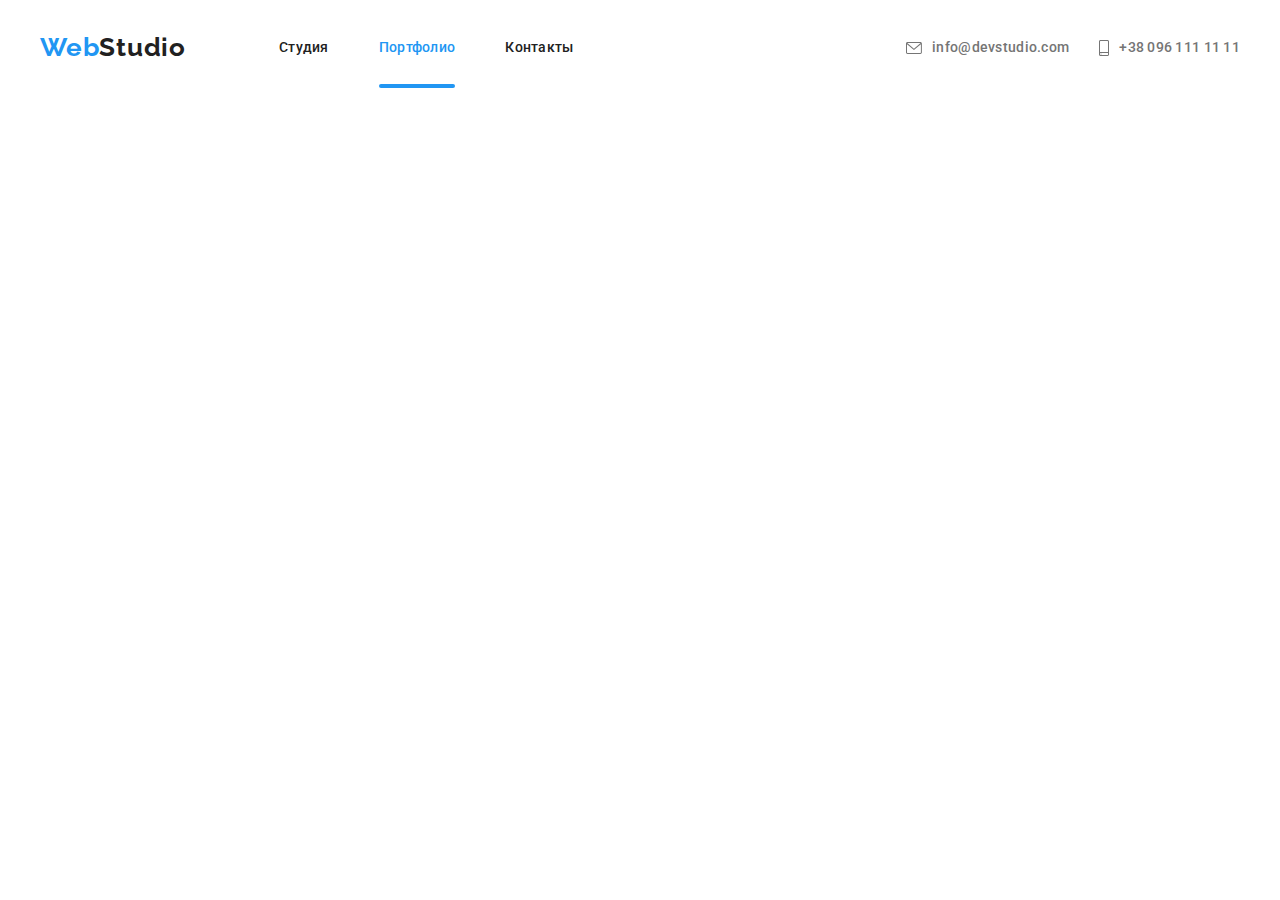
==== commit 22aabf91: "Finish header" ====
--- a/portfolio.html
+++ b/portfolio.html
@@ -21,7 +21,7 @@
     <header class="heading">
         <div class="container heading__container">
             <nav class="navigation">
-                <a class="logo navigation__logo link" href="">Web<span class="title-logo-color">Studio</span></a>
+                <a class="logo heading__logo link" href="">Web<span class="title-logo-color">Studio</span></a>
                 <ul class="menu list">
                     <li class="menu__item">
                         <a class="menu__link link" href="./index.html">Студия</a>
@@ -34,26 +34,73 @@
                     </li>
                 </ul>
             </nav>
-            <ul class="contact-title list">
-                <li class="contact-title__item">
-                    <a class="contact-title__link link" href="mailto:info@devstudio.com">
-                        <svg class="contact-title__icon" width="16" height="12">
+            <button class="mobile-mune-btn" type="button" data-menu-open>
+                <svg class="mobile-menu-btn__icon" width="40" height="40">
+                    <use href="./images/icons.svg#burger-menu-icon"></use>
+                </svg>
+            </button>
+            <ul class="contact-header list">
+                <li class="contact-header__item">
+                    <a class="contact-header__link link" href="mailto:info@devstudio.com">
+                        <svg class="contact-header__icon-envelope">
                             <use href="./images/icons.svg#envelope"></use>
                         </svg>
                         info@devstudio.com</a>
                 </li>
-                <li class="contact-title__item">
-                    <a class="contact-title__link link" href="tel:+380961111111">
-                        <svg class="contact-title__icon" width="10" height="16">
+                <li class="contact-header__item">
+                    <a class="contact-header__link link" href="tel:+380961111111">
+                        <svg class="contact-header__icon-smartphone">
                             <use href="./images/icons.svg#smartphone"></use>
                         </svg>
                         +38 096 111 11 11</a>
                 </li>
             </ul>
         </div>
+        <div class="mobile-menu" data-menu>
+            <div class="container mobile-menu__container">
+                <button class="mobile-menu__close-btn" type="button" data-menu-close>
+                    <svg class="mobile-menu__close-icon" width="40" height="40">
+                        <use href="./images/icons.svg#close-menu-icon"></use>
+                    </svg>
+                </button>
+                <ul class="mobile-navigation list">
+                    <li class="mobile-navigation__item">
+                        <a class="mobile-navigation__link link" href="./index.html">Студия</a>
+                    </li>
+                    <li class="mobile-navigation__item">
+                        <a class="mobile-navigation__link current link" href="./portfolio.html">Портфолио</a>
+                    </li>
+                    <li class="mobile-navigation__item">
+                        <a class="mobile-navigation__link link" href="">Контакты</a>
+                    </li>
+                </ul>
+                <ul class="mobile-menu-contact list">
+                    <li class="mobile-menu-contact__item">
+                        <a class="mobile-menu-contact__tel link" href="">+38 096 111 11 11</a>
+                    </li>
+                    <li class="mobile-menu-contact__item">
+                        <a class="mobile-menu-contact__mail link" href="">info@devstudio.com</a>
+                    </li>
+                </ul>
+                <ul class="mobile-menu-social list">
+                    <li class="mobile-menu-social__item">
+                        <a class="mobile-menu-social__link link" href="">Instagram</a>
+                    </li>
+                    <li class="mobile-menu-social__item">
+                        <a class="mobile-menu-social__link link" href="">Twitter</a>
+                    </li>
+                    <li class="mobile-menu-social__item">
+                        <a class="mobile-menu-social__link link" href="">Facebook</a>
+                    </li>
+                    <li class="mobile-menu-social__item">
+                        <a class="mobile-menu-social__link link" href="">LinkedIn</a>
+                    </li>
+                </ul>
+            </div>
+        </div>
     </header>
     <main>
-        <section class="portfolio section">
+        <!-- <section class="portfolio section">
             <div class="container">
                 <ul class="filter-list list">
                     <li class="filter-item"><button class="filter-list-button first" type="button">Все</button></li>
@@ -209,9 +256,9 @@
                     </li>
                 </ul>
             </div>
-        </section>
+        </section> -->
     </main>
-    <footer class="bottom">
+    <!-- <footer class="bottom">
         <div class="container-bottom container">
             <div class="container-left">
                 <a class="bottom-logo logo link" href="">Web<span class="bottom-logo-color">Studio</span></a>
@@ -276,7 +323,7 @@
                 </div>
             </form>
         </div>
-    </footer>
+    </footer> -->
     <script src="./js/menu.js"></script>
     </body>
     </html>--- a/css/main.min.css
+++ b/css/main.min.css
@@ -1,2 +1,2 @@
-:root{--primary-font-family: "Roboto", sans-serif;--secondary-font-family: "Raleway", sans-serif;--primary-accent-color: #2196f3;--primary-text-color: #212121;--secondary-text-color: #757575;--primary-background-color: #2f303a;--secondary-background-color: #f5f4fa;--secondary-accent-color: #ffffff;--primery-icon-coplor: #afb1b8}.visually-hidden{position:absolute;width:1px;height:1px;margin:-1px;border:0;padding:0;white-space:nowrap;clip-path:inset(100%);clip:rect(0 0 0 0);overflow:hidden}body{font-family:var(--primary-font-family);color:var(--primary-text-color)}h1,h2,h3,p{margin-top:0;margin-bottom:0}ul{margin-top:0;margin-bottom:0;padding-left:0}img{display:block;max-width:100%;height:auto}.list{list-style:none}.link{text-decoration:none}.section{padding-top:94px;padding-bottom:94px}.container{padding-left:15px;padding-right:15px}@media screen and (min-width: 480px){.container{width:480px;margin-left:auto;margin-right:auto}}@media screen and (min-width: 768px){.container{width:768px}}@media screen and (min-width: 1200px){.container{width:1200px}}.logo{font-family:var(--secondary-font-family);font-weight:700;font-size:26px;line-height:1.19;letter-spacing:0.03em;color:var(--primary-accent-color)}.menu__link.current{color:var(--primary-accent-color)}.menu__link.current::after{position:absolute;left:0;bottom:0;content:"";width:100%;height:4px;background-color:var(--primary-accent-color);border-radius:2px}.modal-btn{min-width:200px;font-family:inherit;font-weight:700;font-size:16px;line-height:1.87;letter-spacing:0.06em;color:var(--secondary-accent-color);background:var(--primary-accent-color);box-shadow:0px 4px 4px rgba(0,0,0,0.15);border-radius:4px;border:none;cursor:pointer;transition:background 250ms cubic-bezier(0.4, 0, 0.2, 1)}.modal-btn:hover,.modal-btn:focus{background:#188ce8}.social-icons{display:flex;align-items:center;justify-content:center;width:44px;height:44px;border-radius:50%}.backdrop{position:fixed;top:0;left:0;width:100vw;height:100vh;background-color:rgba(0,0,0,0.2);transition:opacity 250ms cubic-bezier(0.4, 0, 0.2, 1),visibility 250ms cubic-bezier(0.4, 0, 0.2, 1)}.backdrop.is-hidden{opacity:0;visibility:hidden;pointer-events:none}.modal{position:absolute;top:50%;left:50%;transform:translate(-50%, -50%);width:528px;height:581px;background-color:var(--secondary-accent-color)}.modal-close-btn{position:absolute;top:8px;right:8px;display:flex;justify-content:center;align-items:center;width:30px;height:30px;border-radius:50%;border:1px solid rgba(0,0,0,0.1);background-color:transparent;padding:0;cursor:pointer;transition:fill 250ms cubic-bezier(0.4, 0, 0.2, 1)}.modal-close-btn:hover,.modal-close-btn:focus{fill:var(--primary-accent-color)}.modal{padding:40px}.contact-form{display:flex;flex-direction:column}.contact-form-title{margin-bottom:12px;font-weight:700;font-size:20px;line-height:1.15;text-align:center;letter-spacing:0.03em}.contact-form-field{margin-bottom:4px;font-size:12px;line-height:1.17;letter-spacing:0.01em;color:var(--secondary-text-color)}.contact-form-inpunt-wrapper{position:relative;margin-bottom:10px}.contact-form-inpunt{height:40px;width:100%;padding:12px 16px 12px 42px;border:1px solid rgba(33,33,33,0.2);border-radius:4px;transition:border-color 250ms cubic-bezier(0.4, 0, 0.2, 1)}.contact-form-inpunt:focus{outline:none;border-color:var(--primary-accent-color)}.contact-form-icon{position:absolute;top:50%;left:12px;transform:translateY(-50%);transition:fill 250ms cubic-bezier(0.4, 0, 0.2, 1)}.contact-form-inpunt:focus+.contact-form-icon{fill:var(--primary-accent-color)}.contact-form-message{width:100%;height:120px;padding:12px 16px;margin-bottom:20px;border:1px solid rgba(33,33,33,0.2);border-radius:4px;resize:none;transition:border-color 250ms cubic-bezier(0.4, 0, 0.2, 1)}.contact-form-message:focus{outline:none;border-color:var(--primary-accent-color)}.contact-form-message::placeholder{font-weight:400;font-size:14px;line-height:1.14;letter-spacing:0.01em;color:rgba(117,117,117,0.5)}.contact-form-checkbox{position:absolute;width:1px;height:1px;margin:-1px;border:0;padding:0;white-space:nowrap;clip-path:inset(100%);clip:rect(0 0 0 0);overflow:hidden}.contact-form-checkbox-label{display:flex;align-items:center;justify-content:center;font-weight:400;font-size:14px;line-height:1.71;letter-spacing:0.03em;color:var(--secondary-text-color);cursor:pointer}.contact-form-checkbox-label::before{display:inline-block;content:'';width:16px;height:15px;border:2px solid var(--primary-text-color);border-radius:2px;margin-right:8px;cursor:pointer}.contact-form-checkbox:checked+.contact-form-checkbox-label::before{background-image:url("../images/icon-check.svg");background-color:var(--primary-accent-color);background-size:contain;border:2px solid var(--primary-accent-color)}.contact-form-checkbox:focus+.contact-form-checkbox-label::before{outline:1px solid var(--primary-text-color)}.contact-form-checkbox-wrapper{margin-bottom:30px}.contact-form-submit{padding:10px 56px;margin:0 auto}.contact-form-policy{color:var(--primary-accent-color)}.mobile-menu{position:absolute;top:0;left:0;background-color:beige;width:100%;height:100vh;overflow:auto;opacity:0;visibility:hidden;pointer-events:none;transition:opacity 250ms cubic-bezier(0.4, 0, 0.2, 1),visibility 250ms cubic-bezier(0.4, 0, 0.2, 1)}.mobile-menu.is-open{opacity:1;visibility:visible;pointer-events:auto}.mobile-menu__container{position:relative;display:flex;flex-direction:column;height:100vh;padding-top:48px;padding-bottom:48px;padding-left:40px}.mobile-menu__close-btn{position:absolute;top:10px;right:15px;background-color:transparent;border:none;padding:0;line-height:0;fill:#000000;transition:fill 250ms cubic-bezier(0.4, 0, 0.2, 1)}.mobile-menu__close-btn:hover,.mobile-menu__close-btn:focus{fill:var(--primary-accent-color)}.mobile-navigation{margin-bottom:auto}.mobile-navigation__item:not(:last-child){margin-bottom:32px}.mobile-navigation__link{font-weight:500;font-size:40px;line-height:1.18;letter-spacing:0.02em;color:var(--primary-text-color);transition:color 250ms cubic-bezier(0.4, 0, 0.2, 1)}.mobile-navigation__link:hover,.mobile-navigation__link:focus{color:var(--primary-accent-color)}.mobile-menu-contact{margin-bottom:64px}.mobile-menu-contact__item:not(:last-child){margin-bottom:32px}.mobile-menu-contact__tel{font-weight:500;font-size:34px;line-height:1.18;letter-spacing:0.02em;color:var(--secondary-text-color);color:var(--primary-accent-color)}.mobile-menu-contact__mail{font-weight:500;font-size:24px;line-height:1.17;letter-spacing:0.02em;color:var(--secondary-text-color)}.mobile-menu-social{display:flex}.mobile-menu-social__item:not(:last-child){padding-right:10px;border-right:1px solid rgba(33,33,33,0.2)}.mobile-menu-social__item:not(:first-child){padding-left:10px}.mobile-menu-social__link{font-weight:500;font-size:18px;line-height:1.2;letter-spacing:0.02em;color:var(--primary-accent-color)}.heading{position:relative}.menu{display:none}.contact-header{display:none}.heading__container{display:flex;justify-content:space-between;align-items:center}.navigation__logo{display:block;padding-top:16px;padding-bottom:16px}.title-logo-color{color:var(--primary-text-color)}.mobile-mune-btn{background-color:transparent;border:none;padding:0;line-height:0;fill:#000000;transition:fill 250ms cubic-bezier(0.4, 0, 0.2, 1)}.mobile-mune-btn:hover,.mobile-mune-btn:focus{fill:var(--primary-accent-color)}.hero{max-width:1600px;height:600px;margin-left:auto;margin-right:auto;background-image:linear-gradient(rgba(47,48,58,0.4), rgba(47,48,58,0.4)),url(../images/background-hero-Img.jpg);background-size:cover;background-position:center;background-color:#c4c4c4;padding-top:200px;padding-bottom:200px;text-align:center}.hero-title{margin-bottom:30px;font-weight:900;font-size:44px;line-height:1.36;text-align:center;letter-spacing:0.06em;text-transform:uppercase;color:var(--secondary-accent-color)}.hero__modal-btn{justify-content:center;padding:10px 32px}.about-list{display:flex;flex-wrap:wrap}.about-list__item{width:270px}.about-list__item:not(:nth-child(4n)){margin-right:30px}.about-list__container{display:flex;justify-content:center;align-items:center;width:270px;height:120px;margin-bottom:30px;background:var(--secondary-background-color)}.about-list__title{margin-bottom:10px;font-weight:700;font-size:14px;line-height:1.14;letter-spacing:0.03em;text-transform:uppercase}.about-list__description{font-size:14px;line-height:1.71;letter-spacing:0.03em;color:var(--secondary-text-color)}.specificity{padding-top:0px}.specificity-title{margin-bottom:50px;font-weight:700;font-size:36px;line-height:1.17;text-align:center;letter-spacing:0.03em}.specificity-list{display:flex;flex-wrap:wrap}.specificity-card{width:370px;position:relative}.specificity-card:not(:nth-child(3n)){margin-right:30px}.specificity-description{display:flex;position:absolute;bottom:0;color:var(--secondary-accent-color);font-weight:700;font-size:14px;line-height:1.14;letter-spacing:0.03em;text-transform:uppercase;background:rgba(47,48,58,0.8);width:100%;height:70px;align-items:center;justify-content:center}.team{background:var(--secondary-background-color)}.team-title{margin-bottom:50px;font-weight:700;font-size:36px;line-height:1.17;text-align:center;letter-spacing:0.03em}.team-card{background:var(--secondary-accent-color);box-shadow:0px 1px 3px rgba(0,0,0,0.12),0px 1px 1px rgba(0,0,0,0.14),0px 2px 1px rgba(0,0,0,0.2);border-radius:0px 0px 4px 4px;text-align:center}.team-card:not(:nth-child(4n)){margin-right:30px}.team-list{display:flex;flex-wrap:wrap}.team-card-wrapper{padding-top:30px;padding-bottom:30px;padding-left:32px;padding-right:32px}.team-list-worker{margin-bottom:10px;font-weight:500;font-size:16px;line-height:1.19;letter-spacing:0.03em}.team-list-position{margin-bottom:16px;font-size:16px;line-height:1.19;letter-spacing:0.03em;color:var(--secondary-text-color)}.social-list{display:flex;justify-content:space-between}.social-list-link{fill:var(--primery-icon-coplor);transition:fill 250ms cubic-bezier(0.4, 0, 0.2, 1),background-color 250ms cubic-bezier(0.4, 0, 0.2, 1)}.social-list-link:hover,.social-list-link:focus{fill:var(--secondary-accent-color);background-color:var(--primary-accent-color)}.clients-title{margin-bottom:50px;font-weight:700;font-size:36px;line-height:1.17;text-align:center;letter-spacing:0.03em}.clients-list{display:flex;flex-wrap:wrap}.clients-item:not(:nth-child(6n)){margin-right:30px}.clients-list-link{display:flex;align-items:center;justify-content:center;fill:var(--primery-icon-coplor);width:170px;height:92px;border:1px solid var(--primery-icon-coplor);box-sizing:border-box;border-radius:4px;transition:fill 250ms cubic-bezier(0.4, 0, 0.2, 1),border 250ms cubic-bezier(0.4, 0, 0.2, 1)}.clients-list-link:hover,.clients-list-link:focus{fill:var(--primary-accent-color);border:1px solid var(--primary-accent-color)}.bottom{padding-top:60px;padding-bottom:60px;background:var(--primary-background-color)}.bottom-logo{display:inline-block;margin-bottom:20px}.bottom-logo-color{color:var(--secondary-accent-color)}.bottom-contact-item:not(:last-child){margin-bottom:9px}.bottom-contact-list-address{font-style:normal;font-size:14px;line-height:1.71;letter-spacing:0.03em;color:var(--secondary-accent-color);transition:color 250ms cubic-bezier(0.4, 0, 0.2, 1)}.bottom-contact-list-address:hover,.bottom-contact-list-address:focus{color:var(--primary-accent-color)}.bottom-contact-list-link{font-style:normal;font-size:14px;line-height:1.71;letter-spacing:0.03em;color:rgba(255,255,255,0.6);transition:color 250ms cubic-bezier(0.4, 0, 0.2, 1)}.bottom-contact-list-link:hover,.bottom-contact-list-link:focus{color:var(--primary-accent-color)}.container-left{margin-right:70px}.container-join{margin-right:auto}.container-bottom{display:flex;align-items:baseline}.bottom-title{margin-bottom:20px;font-weight:700;font-size:14px;line-height:16px;letter-spacing:0.03em;text-transform:uppercase;color:var(--secondary-accent-color)}.bottom-social-list{display:flex}.bottom-social-list-link{fill:var(--secondary-accent-color);background:rgba(255,255,255,0.1);transition:background-color 250ms cubic-bezier(0.4, 0, 0.2, 1)}.bottom-social-list-link:hover,.bottom-social-list-link:focus{background-color:var(--primary-accent-color)}.bottom-social-item:not(:nth-child(4n)){margin-right:10px}.subscription-title{margin-bottom:20px;font-weight:700;font-size:14px;line-height:16px;letter-spacing:0.03em;text-transform:uppercase;color:var(--secondary-accent-color)}.subscription-container{display:flex}.subscription-form-submit{display:flex;align-items:center;justify-content:space-between;padding:10px 28px 10px 29px}.subscription-form-input{width:358px;height:50px;margin-right:12px;padding:15px 16px;background-color:transparent;border:1px solid rgba(255,255,255,0.3);border-radius:4px;color:var(--secondary-accent-color);transition:border-color 250ms cubic-bezier(0.4, 0, 0.2, 1)}.subscription-form-input:focus{outline:none;border-color:var(--primary-accent-color)}.subscription-form-input::placeholder{font-weight:400;font-size:16px;line-height:1, 25;letter-spacing:0.03em;color:rgba(255,255,255,0.6)}.filter-list{display:flex;justify-content:center;margin-bottom:50px}.filter-item:not(:last-child){margin-right:8px}.filter-list-button{padding:6px 22px;background:var(--secondary-background-color);border-radius:4px;font-family:inherit;font-weight:500;font-size:16px;line-height:1.62;text-align:center;letter-spacing:0.03em;color:var(--primary-text-color);border:none;cursor:pointer;transition:background 250ms cubic-bezier(0.4, 0, 0.2, 1),color 250ms cubic-bezier(0.4, 0, 0.2, 1),box-shadow 250ms cubic-bezier(0.4, 0, 0.2, 1)}.filter-list-button:hover,.filter-list-button:focus{background:var(--primary-accent-color);color:var(--secondary-accent-color);box-shadow:0px 3px 1px rgba(0,0,0,0.1),0px 1px 2px rgba(0,0,0,0.08),0px 2px 2px rgba(0,0,0,0.12)}.filter-list-button.first{background:var(--primary-accent-color);color:var(--secondary-accent-color);box-shadow:0px 3px 1px rgba(0,0,0,0.1),0px 1px 2px rgba(0,0,0,0.08),0px 2px 2px rgba(0,0,0,0.12)}.portfolio-list{display:flex;flex-wrap:wrap}.portfolio-item{width:370px;box-sizing:border-box;cursor:pointer}.portfolio-item:not(:nth-child(3n)){margin-right:30px}.portfolio-item:not(:nth-last-child(-n+3)){margin-bottom:30px}.portfolio-link{display:block;transition:box-shadow 250ms cubic-bezier(0.4, 0, 0.2, 1)}.portfolio-link:hover,.portfolio-link:focus{box-shadow:0px 1px 1px rgba(0,0,0,0.12),0px 4px 4px rgba(0,0,0,0.06),1px 4px 6px rgba(0,0,0,0.16)}.portfolio-link-wrapper{position:relative;overflow:hidden}.portfolio-overlay{position:absolute;top:0;width:100%;height:100%;font-size:18px;line-height:1.55;letter-spacing:0.03em;color:var(--secondary-accent-color);background-color:rgba(33,150,243,0.9);text-align:center;padding:63px 24px;overflow:auto;transform:translateY(101%);transition:transform 250ms cubic-bezier(0.4, 0, 0.2, 1)}.portfolio-link:hover .portfolio-overlay,.portfolio-link:focus .portfolio-overlay{transform:translateY(0%)}.portfolio-item-wrapper{background:var(--secondary-accent-color);border:1px solid #eeeeee;border-top:none;padding:20px 24px}.portfolio-list-title{color:var(--primary-text-color);font-weight:700;font-size:18px;line-height:2;letter-spacing:0.06em}.portfolio-list-description{font-size:16px;line-height:1.87;letter-spacing:0.03em;color:var(--secondary-text-color)}
+:root{--primary-font-family: "Roboto", sans-serif;--secondary-font-family: "Raleway", sans-serif;--primary-accent-color: #2196f3;--primary-text-color: #212121;--secondary-text-color: #757575;--primary-background-color: #2f303a;--secondary-background-color: #f5f4fa;--secondary-accent-color: #ffffff;--primery-icon-coplor: #afb1b8}.visually-hidden{position:absolute;width:1px;height:1px;margin:-1px;border:0;padding:0;white-space:nowrap;clip-path:inset(100%);clip:rect(0 0 0 0);overflow:hidden}body{font-family:var(--primary-font-family);color:var(--primary-text-color)}h1,h2,h3,p{margin-top:0;margin-bottom:0}ul{margin-top:0;margin-bottom:0;padding-left:0}img{display:block;max-width:100%;height:auto}.list{list-style:none}.link{text-decoration:none}.section{padding-top:94px;padding-bottom:94px}.container{padding-left:15px;padding-right:15px}@media screen and (min-width: 480px){.container{width:480px;margin-left:auto;margin-right:auto}}@media screen and (min-width: 768px){.container{width:768px}}@media screen and (min-width: 1200px){.container{width:1200px}}.logo{font-family:var(--secondary-font-family);font-weight:700;letter-spacing:0.03em;color:var(--primary-accent-color)}.menu__link.current{color:var(--primary-accent-color)}.menu__link.current::after{position:absolute;left:0;bottom:0;content:"";width:100%;height:4px;background-color:var(--primary-accent-color);border-radius:2px}.modal-btn{min-width:200px;font-family:inherit;font-weight:700;font-size:16px;line-height:1.87;letter-spacing:0.06em;color:var(--secondary-accent-color);background:var(--primary-accent-color);box-shadow:0px 4px 4px rgba(0,0,0,0.15);border-radius:4px;border:none;cursor:pointer;transition:background 250ms cubic-bezier(0.4, 0, 0.2, 1)}.modal-btn:hover,.modal-btn:focus{background:#188ce8}.social-icons{display:flex;align-items:center;justify-content:center;width:44px;height:44px;border-radius:50%}.backdrop{position:fixed;top:0;left:0;width:100vw;height:100vh;background-color:rgba(0,0,0,0.2);transition:opacity 250ms cubic-bezier(0.4, 0, 0.2, 1),visibility 250ms cubic-bezier(0.4, 0, 0.2, 1)}.backdrop.is-hidden{opacity:0;visibility:hidden;pointer-events:none}.modal{position:absolute;top:50%;left:50%;transform:translate(-50%, -50%);width:528px;height:581px;background-color:var(--secondary-accent-color)}.modal-close-btn{position:absolute;top:8px;right:8px;display:flex;justify-content:center;align-items:center;width:30px;height:30px;border-radius:50%;border:1px solid rgba(0,0,0,0.1);background-color:transparent;padding:0;cursor:pointer;transition:fill 250ms cubic-bezier(0.4, 0, 0.2, 1)}.modal-close-btn:hover,.modal-close-btn:focus{fill:var(--primary-accent-color)}.modal{padding:40px}.contact-form{display:flex;flex-direction:column}.contact-form-title{margin-bottom:12px;font-weight:700;font-size:20px;line-height:1.15;text-align:center;letter-spacing:0.03em}.contact-form-field{margin-bottom:4px;font-size:12px;line-height:1.17;letter-spacing:0.01em;color:var(--secondary-text-color)}.contact-form-inpunt-wrapper{position:relative;margin-bottom:10px}.contact-form-inpunt{height:40px;width:100%;padding:12px 16px 12px 42px;border:1px solid rgba(33,33,33,0.2);border-radius:4px;transition:border-color 250ms cubic-bezier(0.4, 0, 0.2, 1)}.contact-form-inpunt:focus{outline:none;border-color:var(--primary-accent-color)}.contact-form-icon{position:absolute;top:50%;left:12px;transform:translateY(-50%);transition:fill 250ms cubic-bezier(0.4, 0, 0.2, 1)}.contact-form-inpunt:focus+.contact-form-icon{fill:var(--primary-accent-color)}.contact-form-message{width:100%;height:120px;padding:12px 16px;margin-bottom:20px;border:1px solid rgba(33,33,33,0.2);border-radius:4px;resize:none;transition:border-color 250ms cubic-bezier(0.4, 0, 0.2, 1)}.contact-form-message:focus{outline:none;border-color:var(--primary-accent-color)}.contact-form-message::placeholder{font-weight:400;font-size:14px;line-height:1.14;letter-spacing:0.01em;color:rgba(117,117,117,0.5)}.contact-form-checkbox{position:absolute;width:1px;height:1px;margin:-1px;border:0;padding:0;white-space:nowrap;clip-path:inset(100%);clip:rect(0 0 0 0);overflow:hidden}.contact-form-checkbox-label{display:flex;align-items:center;justify-content:center;font-weight:400;font-size:14px;line-height:1.71;letter-spacing:0.03em;color:var(--secondary-text-color);cursor:pointer}.contact-form-checkbox-label::before{display:inline-block;content:'';width:16px;height:15px;border:2px solid var(--primary-text-color);border-radius:2px;margin-right:8px;cursor:pointer}.contact-form-checkbox:checked+.contact-form-checkbox-label::before{background-image:url("../images/icon-check.svg");background-color:var(--primary-accent-color);background-size:contain;border:2px solid var(--primary-accent-color)}.contact-form-checkbox:focus+.contact-form-checkbox-label::before{outline:1px solid var(--primary-text-color)}.contact-form-checkbox-wrapper{margin-bottom:30px}.contact-form-submit{padding:10px 56px;margin:0 auto}.contact-form-policy{color:var(--primary-accent-color)}@media screen and (max-width: 767px){.mobile-menu{position:absolute;top:0;left:0;background-color:#FFFFFF;width:100%;height:100vh;overflow:auto;opacity:0;visibility:hidden;pointer-events:none;transition:opacity 250ms cubic-bezier(0.4, 0, 0.2, 1),visibility 250ms cubic-bezier(0.4, 0, 0.2, 1)}.mobile-menu.is-open{opacity:1;visibility:visible;pointer-events:auto}.mobile-menu__container{position:relative;display:flex;flex-direction:column;height:100vh;padding-top:48px;padding-bottom:48px;padding-left:40px}.mobile-menu__close-btn{position:absolute;top:10px;right:15px;background-color:transparent;border:none;padding:0;line-height:0;fill:#000000;transition:fill 250ms cubic-bezier(0.4, 0, 0.2, 1)}.mobile-menu__close-btn:hover,.mobile-menu__close-btn:focus{fill:var(--primary-accent-color)}.mobile-navigation{margin-bottom:auto}.mobile-navigation__item:not(:last-child){margin-bottom:32px}.mobile-navigation__link{font-weight:500;font-size:40px;line-height:1.18;letter-spacing:0.02em;color:var(--primary-text-color);transition:color 250ms cubic-bezier(0.4, 0, 0.2, 1)}.mobile-navigation__link.current{color:var(--primary-accent-color)}.mobile-menu-contact{margin-bottom:64px}.mobile-menu-contact__item:not(:last-child){margin-bottom:32px}.mobile-menu-contact__tel{font-weight:500;font-size:34px;line-height:1.18;letter-spacing:0.02em;color:var(--secondary-text-color);transition:color 250ms cubic-bezier(0.4, 0, 0.2, 1);color:var(--primary-accent-color)}.mobile-menu-contact__mail{font-weight:500;font-size:24px;line-height:1.17;letter-spacing:0.02em;color:var(--secondary-text-color);transition:color 250ms cubic-bezier(0.4, 0, 0.2, 1)}.mobile-menu-social{display:flex;flex-wrap:wrap}.mobile-menu-social__item:not(:last-child){padding-right:10px;border-right:1px solid rgba(33,33,33,0.2)}.mobile-menu-social__item:not(:first-child){padding-left:10px}.mobile-menu-social__link{font-weight:500;font-size:18px;line-height:1.2;letter-spacing:0.02em;color:var(--primary-accent-color)}}.heading__logo{display:block;padding-top:16px;padding-bottom:16px;font-size:24px;line-height:1.17}.title-logo-color{color:var(--primary-text-color)}@media screen and (max-width: 767px){.heading{position:relative}.heading__container{display:flex;justify-content:space-between;align-items:center}.menu{display:none}.contact-header{display:none}.mobile-mune-btn{background-color:transparent;border:none;padding:0;line-height:0;fill:#000000;transition:fill 250ms cubic-bezier(0.4, 0, 0.2, 1)}.mobile-mune-btn:hover,.mobile-mune-btn:focus{fill:var(--primary-accent-color)}}@media screen and (min-width: 768px){.mobile-mune-btn{display:none}.mobile-menu{display:none}.heading__logo{padding-top:26px;padding-bottom:26px;margin-right:88px}.heading__container{display:flex;align-items:center}.navigation{display:flex;margin-right:auto}.menu{display:flex;align-items:center}.menu__item:not(:last-child){margin-right:50px}.menu__link{display:block;position:relative;padding-top:32px;padding-bottom:32px;font-weight:500;font-size:14px;line-height:1.14;letter-spacing:0.02em;color:var(--primary-text-color);transition:color 250ms cubic-bezier(0.4, 0, 0.2, 1)}.contact-header__link{display:flex;align-items:center;font-weight:500;font-size:12px;line-height:14px;letter-spacing:0.02em;color:var(--secondary-text-color);transition:color 250ms cubic-bezier(0.4, 0, 0.2, 1)}.contact-header__icon-envelope{width:14px;height:10px;fill:currentColor;margin-right:8px}.contact-header__icon-smartphone{width:10px;height:14px;fill:currentColor;margin-right:8px}}@media screen and (min-width: 768px) and (max-width: 1199px){.contact-header__item:not(:last-child){margin-bottom:10px}}@media screen and (min-width: 1200px){.heading__logo{padding-top:24px;padding-bottom:24px;margin-right:93px;font-size:26px;line-height:1.19}.menu__link:focus,.menu__link:hover{color:var(--primary-accent-color)}.contact-header{display:flex}.contact-header__item:not(:last-child){margin-right:30px}.contact-header__link{font-size:14px;line-height:1.14}.contact-header__link:focus,.contact-header__link:hover{color:var(--primary-accent-color)}.contact-header__icon-envelope{width:16px;height:12px;fill:currentColor;margin-right:10px}.contact-header__icon-smartphone{height:16px;fill:currentColor;margin-right:10px}}.hero{max-width:1600px;height:600px;margin-left:auto;margin-right:auto;background-image:linear-gradient(rgba(47,48,58,0.4), rgba(47,48,58,0.4)),url(../images/background-hero-Img.jpg);background-size:cover;background-position:center;background-color:#c4c4c4;padding-top:200px;padding-bottom:200px;text-align:center}.hero-title{margin-bottom:30px;font-weight:900;font-size:44px;line-height:1.36;text-align:center;letter-spacing:0.06em;text-transform:uppercase;color:var(--secondary-accent-color)}.hero__modal-btn{justify-content:center;padding:10px 32px}.about-list{display:flex;flex-wrap:wrap}.about-list__item{width:270px}.about-list__item:not(:nth-child(4n)){margin-right:30px}.about-list__container{display:flex;justify-content:center;align-items:center;width:270px;height:120px;margin-bottom:30px;background:var(--secondary-background-color)}.about-list__title{margin-bottom:10px;font-weight:700;font-size:14px;line-height:1.14;letter-spacing:0.03em;text-transform:uppercase}.about-list__description{font-size:14px;line-height:1.71;letter-spacing:0.03em;color:var(--secondary-text-color)}.specificity{padding-top:0px}.specificity-title{margin-bottom:50px;font-weight:700;font-size:36px;line-height:1.17;text-align:center;letter-spacing:0.03em}.specificity-list{display:flex;flex-wrap:wrap}.specificity-card{width:370px;position:relative}.specificity-card:not(:nth-child(3n)){margin-right:30px}.specificity-description{display:flex;position:absolute;bottom:0;color:var(--secondary-accent-color);font-weight:700;font-size:14px;line-height:1.14;letter-spacing:0.03em;text-transform:uppercase;background:rgba(47,48,58,0.8);width:100%;height:70px;align-items:center;justify-content:center}.team{background:var(--secondary-background-color)}.team-title{margin-bottom:50px;font-weight:700;font-size:36px;line-height:1.17;text-align:center;letter-spacing:0.03em}.team-card{background:var(--secondary-accent-color);box-shadow:0px 1px 3px rgba(0,0,0,0.12),0px 1px 1px rgba(0,0,0,0.14),0px 2px 1px rgba(0,0,0,0.2);border-radius:0px 0px 4px 4px;text-align:center}.team-card:not(:nth-child(4n)){margin-right:30px}.team-list{display:flex;flex-wrap:wrap}.team-card-wrapper{padding-top:30px;padding-bottom:30px;padding-left:32px;padding-right:32px}.team-list-worker{margin-bottom:10px;font-weight:500;font-size:16px;line-height:1.19;letter-spacing:0.03em}.team-list-position{margin-bottom:16px;font-size:16px;line-height:1.19;letter-spacing:0.03em;color:var(--secondary-text-color)}.social-list{display:flex;justify-content:space-between}.social-list-link{fill:var(--primery-icon-coplor);transition:fill 250ms cubic-bezier(0.4, 0, 0.2, 1),background-color 250ms cubic-bezier(0.4, 0, 0.2, 1)}.social-list-link:hover,.social-list-link:focus{fill:var(--secondary-accent-color);background-color:var(--primary-accent-color)}.clients-title{margin-bottom:50px;font-weight:700;font-size:36px;line-height:1.17;text-align:center;letter-spacing:0.03em}.clients-list{display:flex;flex-wrap:wrap}.clients-item:not(:nth-child(6n)){margin-right:30px}.clients-list-link{display:flex;align-items:center;justify-content:center;fill:var(--primery-icon-coplor);width:170px;height:92px;border:1px solid var(--primery-icon-coplor);box-sizing:border-box;border-radius:4px;transition:fill 250ms cubic-bezier(0.4, 0, 0.2, 1),border 250ms cubic-bezier(0.4, 0, 0.2, 1)}.clients-list-link:hover,.clients-list-link:focus{fill:var(--primary-accent-color);border:1px solid var(--primary-accent-color)}.bottom{padding-top:60px;padding-bottom:60px;background:var(--primary-background-color)}.bottom-logo{display:inline-block;margin-bottom:20px}.bottom-logo-color{color:var(--secondary-accent-color)}.bottom-contact-item:not(:last-child){margin-bottom:9px}.bottom-contact-list-address{font-style:normal;font-size:14px;line-height:1.71;letter-spacing:0.03em;color:var(--secondary-accent-color);transition:color 250ms cubic-bezier(0.4, 0, 0.2, 1)}.bottom-contact-list-address:hover,.bottom-contact-list-address:focus{color:var(--primary-accent-color)}.bottom-contact-list-link{font-style:normal;font-size:14px;line-height:1.71;letter-spacing:0.03em;color:rgba(255,255,255,0.6);transition:color 250ms cubic-bezier(0.4, 0, 0.2, 1)}.bottom-contact-list-link:hover,.bottom-contact-list-link:focus{color:var(--primary-accent-color)}.container-left{margin-right:70px}.container-join{margin-right:auto}.container-bottom{display:flex;align-items:baseline}.bottom-title{margin-bottom:20px;font-weight:700;font-size:14px;line-height:16px;letter-spacing:0.03em;text-transform:uppercase;color:var(--secondary-accent-color)}.bottom-social-list{display:flex}.bottom-social-list-link{fill:var(--secondary-accent-color);background:rgba(255,255,255,0.1);transition:background-color 250ms cubic-bezier(0.4, 0, 0.2, 1)}.bottom-social-list-link:hover,.bottom-social-list-link:focus{background-color:var(--primary-accent-color)}.bottom-social-item:not(:nth-child(4n)){margin-right:10px}.subscription-title{margin-bottom:20px;font-weight:700;font-size:14px;line-height:16px;letter-spacing:0.03em;text-transform:uppercase;color:var(--secondary-accent-color)}.subscription-container{display:flex}.subscription-form-submit{display:flex;align-items:center;justify-content:space-between;padding:10px 28px 10px 29px}.subscription-form-input{width:358px;height:50px;margin-right:12px;padding:15px 16px;background-color:transparent;border:1px solid rgba(255,255,255,0.3);border-radius:4px;color:var(--secondary-accent-color);transition:border-color 250ms cubic-bezier(0.4, 0, 0.2, 1)}.subscription-form-input:focus{outline:none;border-color:var(--primary-accent-color)}.subscription-form-input::placeholder{font-weight:400;font-size:16px;line-height:1, 25;letter-spacing:0.03em;color:rgba(255,255,255,0.6)}.filter-list{display:flex;justify-content:center;margin-bottom:50px}.filter-item:not(:last-child){margin-right:8px}.filter-list-button{padding:6px 22px;background:var(--secondary-background-color);border-radius:4px;font-family:inherit;font-weight:500;font-size:16px;line-height:1.62;text-align:center;letter-spacing:0.03em;color:var(--primary-text-color);border:none;cursor:pointer;transition:background 250ms cubic-bezier(0.4, 0, 0.2, 1),color 250ms cubic-bezier(0.4, 0, 0.2, 1),box-shadow 250ms cubic-bezier(0.4, 0, 0.2, 1)}.filter-list-button:hover,.filter-list-button:focus{background:var(--primary-accent-color);color:var(--secondary-accent-color);box-shadow:0px 3px 1px rgba(0,0,0,0.1),0px 1px 2px rgba(0,0,0,0.08),0px 2px 2px rgba(0,0,0,0.12)}.filter-list-button.first{background:var(--primary-accent-color);color:var(--secondary-accent-color);box-shadow:0px 3px 1px rgba(0,0,0,0.1),0px 1px 2px rgba(0,0,0,0.08),0px 2px 2px rgba(0,0,0,0.12)}.portfolio-list{display:flex;flex-wrap:wrap}.portfolio-item{width:370px;box-sizing:border-box;cursor:pointer}.portfolio-item:not(:nth-child(3n)){margin-right:30px}.portfolio-item:not(:nth-last-child(-n+3)){margin-bottom:30px}.portfolio-link{display:block;transition:box-shadow 250ms cubic-bezier(0.4, 0, 0.2, 1)}.portfolio-link:hover,.portfolio-link:focus{box-shadow:0px 1px 1px rgba(0,0,0,0.12),0px 4px 4px rgba(0,0,0,0.06),1px 4px 6px rgba(0,0,0,0.16)}.portfolio-link-wrapper{position:relative;overflow:hidden}.portfolio-overlay{position:absolute;top:0;width:100%;height:100%;font-size:18px;line-height:1.55;letter-spacing:0.03em;color:var(--secondary-accent-color);background-color:rgba(33,150,243,0.9);text-align:center;padding:63px 24px;overflow:auto;transform:translateY(101%);transition:transform 250ms cubic-bezier(0.4, 0, 0.2, 1)}.portfolio-link:hover .portfolio-overlay,.portfolio-link:focus .portfolio-overlay{transform:translateY(0%)}.portfolio-item-wrapper{background:var(--secondary-accent-color);border:1px solid #eeeeee;border-top:none;padding:20px 24px}.portfolio-list-title{color:var(--primary-text-color);font-weight:700;font-size:18px;line-height:2;letter-spacing:0.06em}.portfolio-list-description{font-size:16px;line-height:1.87;letter-spacing:0.03em;color:var(--secondary-text-color)}
 /*# sourceMappingURL=main.min.css.map */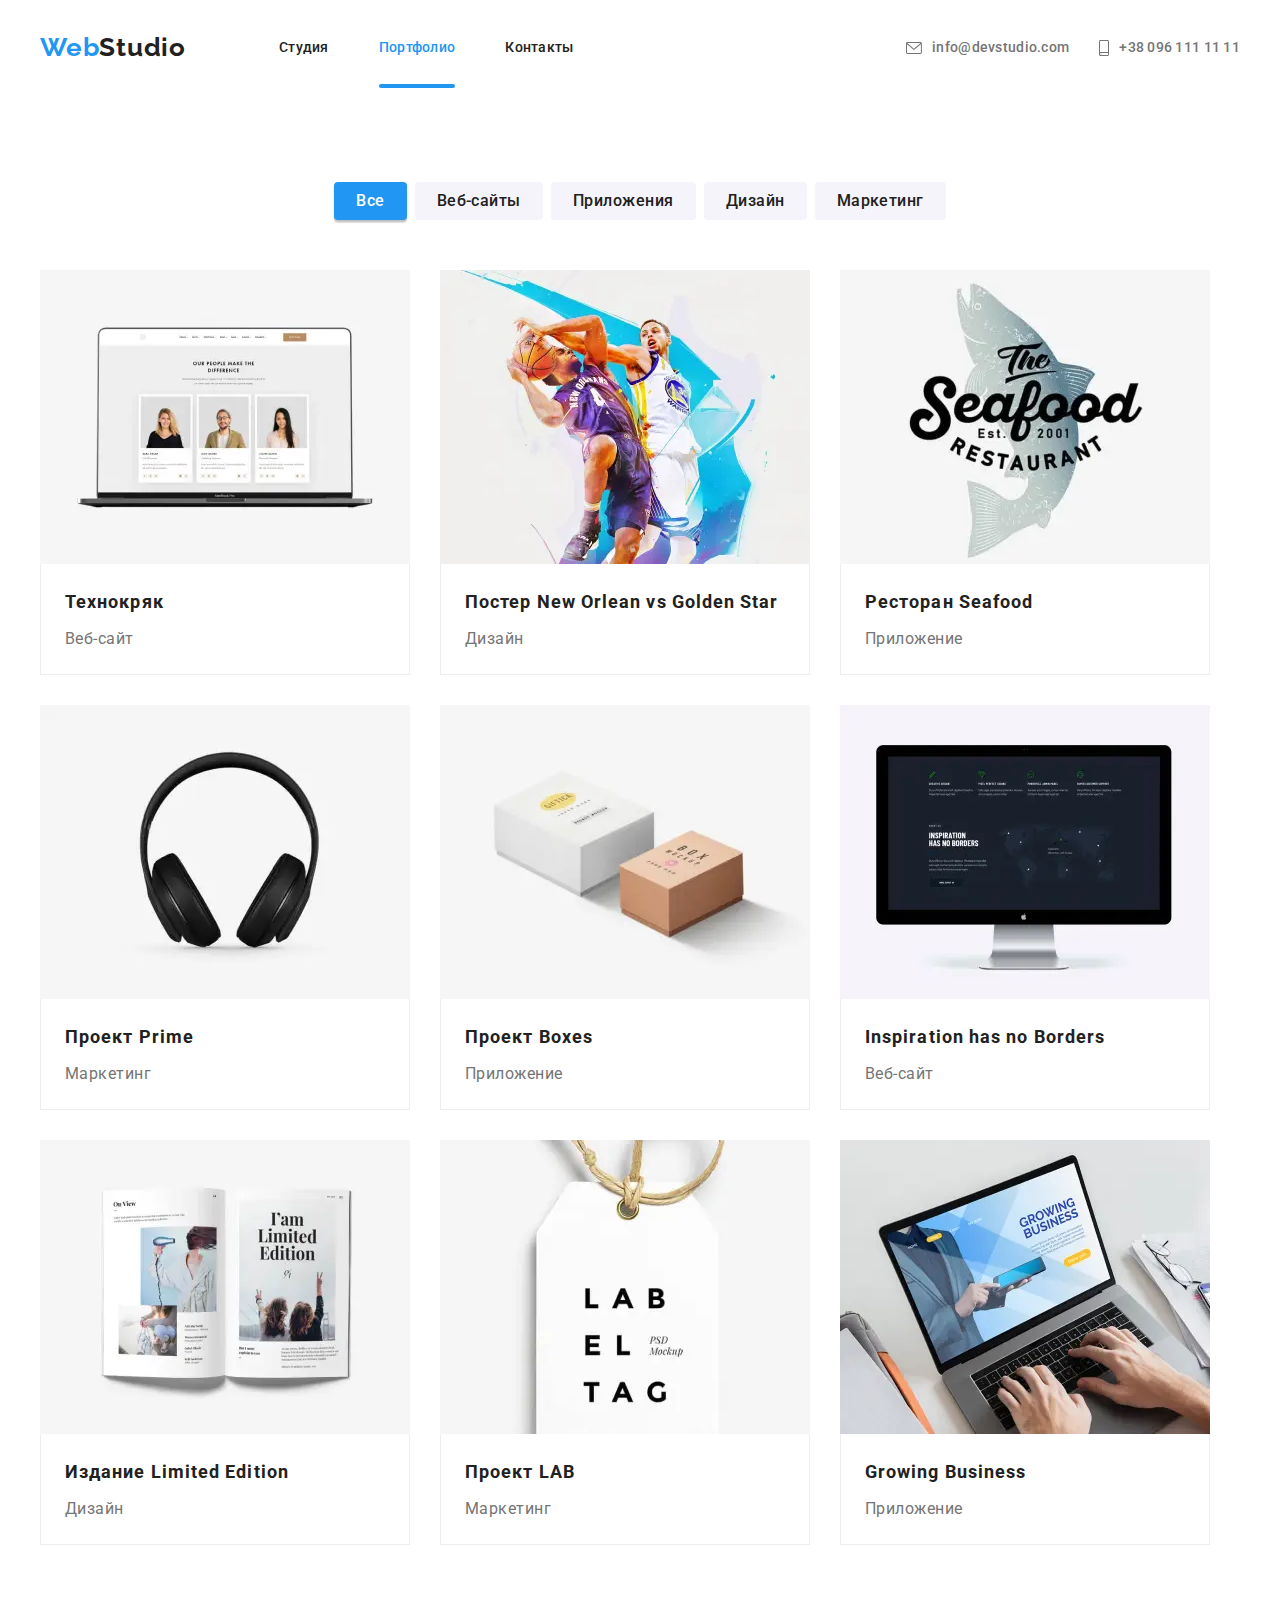
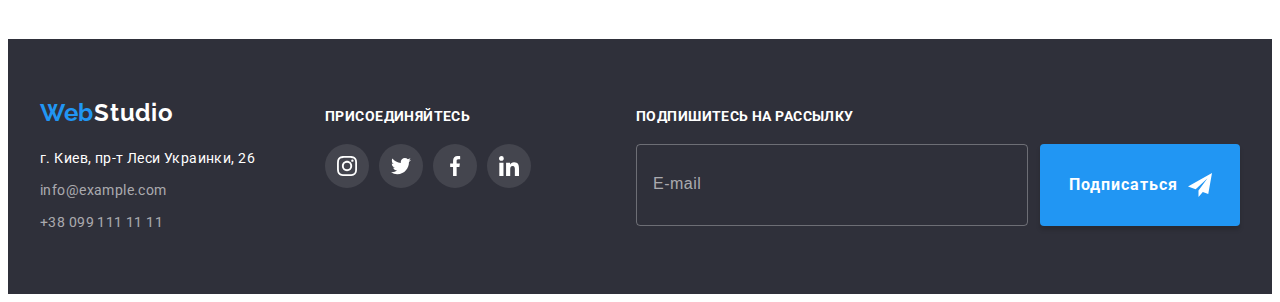
==== commit 1faf23ea: "Test finish project" ====
--- a/portfolio.html
+++ b/portfolio.html
@@ -100,208 +100,469 @@
         </div>
     </header>
     <main>
-        <!-- <section class="portfolio section">
+        <section class="portfolio section">
             <div class="container">
                 <ul class="filter-list list">
-                    <li class="filter-item"><button class="filter-list-button first" type="button">Все</button></li>
-                    <li class="filter-item"><button class="filter-list-button" type="button">Веб-сайты</button></li>
-                    <li class="filter-item"><button class="filter-list-button" type="button">Приложения</button></li>
-                    <li class="filter-item"><button class="filter-list-button" type="button">Дизайн</button></li>
-                    <li class="filter-item"><button class="filter-list-button" type="button">Маркетинг</button></li>
+                    <li class="filter-list__item"><button class="filter-list__button first" type="button">Все</button></li>
+                    <li class="filter-list__item"><button class="filter-list__button" type="button">Веб-сайты</button></li>
+                    <li class="filter-list__item"><button class="filter-list__button" type="button">Приложения</button></li>
+                    <li class="filter-list__item"><button class="filter-list__button" type="button">Дизайн</button></li>
+                    <li class="filter-list__item"><button class="filter-list__button" type="button">Маркетинг</button></li>
                 </ul>
                 <ul class="portfolio-list list">
-                    <li class="portfolio-item">
-                        <a href="" class="portfolio-link link">
-                            <div class="portfolio-link-wrapper">
-                                <img class="portfolio-list-photo" src="./images/examples-img-1.jpg" alt="Фото работ" width="370" height="294">
-                                <p class="portfolio-overlay">
-                                    Ресурс предлагает комплексные предложения с разным уровнем функционала и сервисов. Все это позволит посетителю
-                                    получить
-                                    исчерпывающие сведения о компании или частном лице.
-                                </p>
-                            </div>
-                            <div class="portfolio-item-wrapper">
-                                <h3 class="portfolio-list-title">Технокряк</h3>
-                                <p class="portfolio-list-description">Веб-сайт</p>
-                            </div>
-                        </a>
-                    </li>
-                    <li class="portfolio-item">
-                        <a href="" class="portfolio-link link">
-                            <div class="portfolio-link-wrapper">
-                                <img class="portfolio-list-photo" src="./images/examples-img-2.jpg" alt="Фото работ" width="370" height="294">
-                                <p class="portfolio-overlay">
+                    <li class="portfolio-list__item">
+                        <a href="" class="portfolio-list__link link">
+                            <div class="portfolio-list__link-wrapper">
+                                <picture>
+                                    <source 
+                                    srcset="./images/examples-1.webp 1x, ./images/examples-1-2x.webp 2x" 
+                                    media="(min-width: 1200px)" 
+                                    type="image/webp"
+                                    >
+                                    <source 
+                                    srcset="./images/examples-1.jpg 1x, ./images/examples-1-2x.jpg 2x" 
+                                    media="(min-width: 1200px)"
+                                    >
+                                    <source 
+                                    srcset="./images/examples-1-tablet.webp 1x, ./images/examples-1-tablet-2x.webp 2x" 
+                                    media="(min-width: 768px)"
+                                        type="image/webp">
+                                    <source 
+                                    srcset="./images/examples-1-tablet.jpg 1x, ./images/examples-1-tablet-2x.jpg 2x" 
+                                    media="(min-width: 768px)"
+                                    >
+                                    <source 
+                                    srcset="./images/examples-1-mobile.webp 1x, ./images/examples-1-mobile-2x.webp 2x" 
+                                    media="(max-width: 767px)"
+                                    type="image/webp"
+                                    >
+                                    <source 
+                                    srcset="./images/examples-1-mobile.jpg 1x, ./images/examples-1-mobile-2x.jpg 2x" 
+                                    media="(max-width: 767px)"
+                                    >
+                                    <img class="portfolio-list__photo" src="./images/examples-1.jpg" alt="Фото работ">
+                                </picture>
+                                <p class="portfolio-list__overlay">
+                                    Ресурс предлагает комплексные предложения с разным уровнем функционала и сервисов. Все это позволит посетителю
+                                    получить
+                                    исчерпывающие сведения о компании или частном лице.
+                                </p>
+                            </div>
+                            <div class="portfolio-list__item-wrapper">
+                                <h3 class="portfolio-list__title">Технокряк</h3>
+                                <p class="portfolio-list__description">Веб-сайт</p>
+                            </div>
+                        </a>
+                    </li>
+                    <li class="portfolio-list__item">
+                        <a href="" class="portfolio-list__link link">
+                            <div class="portfolio-list__link-wrapper">
+                                <picture>
+                                    <source 
+                                    srcset="./images/examples-2.webp 1x, ./images/examples-2-2x.webp 2x" 
+                                    media="(min-width: 1200px)"
+                                    type="image/webp"
+                                    >
+                                    <source 
+                                    srcset="./images/examples-2.jpg 1x, ./images/examples-2-2x.jpg 2x" 
+                                    media="(min-width: 1200px)"
+                                    >
+                                    <source 
+                                    srcset="./images/examples-2-tablet.webp 1x, ./images/examples-2-tablet-2x.webp 2x" 
+                                    media="(min-width: 768px)"
+                                    type="image/webp"
+                                    >
+                                    <source 
+                                    srcset="./images/examples-2-tablet.jpg 1x, ./images/examples-2-tablet-2x.jpg 2x" 
+                                    media="(min-width: 768px)"
+                                    >
+                                    <source 
+                                    srcset="./images/examples-2-mobile.webp 1x, ./images/examples-2-mobile-2x.webp 2x" 
+                                    media="(max-width: 767px)"
+                                    type="image/webp"
+                                    >
+                                    <source 
+                                    srcset="./images/examples-2-mobile.jpg 1x, ./images/examples-2-mobile-2x.jpg 2x" 
+                                    media="(max-width: 767px)"
+                                    >
+                                    <img class="portfolio-list__photo" src="./images/examples-2.jpg" alt="Фото работ">
+                                </picture>
+                                <p class="portfolio-list__overlay">
                                     Ресурс предлагает комплексные предложения с разным уровнем функционала и сервисов. Все это позволит посетителю
                                     получить
                                     исчерпывающие сведения о компании или частном лице.
                                 </p> 
                             </div>
-                            <div class="portfolio-item-wrapper">
-                                <h3 class="portfolio-list-title">Постер New Orlean vs Golden Star</h3>
-                                <p class="portfolio-list-description">Дизайн</p>
-                            </div>
-                        </a>
-                    </li>
-                    <li class="portfolio-item">
-                        <a href="" class="portfolio-link link">
-                            <div class="portfolio-link-wrapper">
-                                <img class="portfolio-list-photo" src="./images/examples-img-3.jpg" alt="Фото работ" width="370" height="294">
-                                <p class="portfolio-overlay">
-                                    Ресурс предлагает комплексные предложения с разным уровнем функционала и сервисов. Все это позволит посетителю
-                                    получить
-                                    исчерпывающие сведения о компании или частном лице.
-                                </p>
-                            </div>
-                            <div class="portfolio-item-wrapper">
-                                <h3 class="portfolio-list-title">Ресторан Seafood</h3>
-                                <p class="portfolio-list-description">Приложение</p>
-                            </div>
-                        </a>
-                    </li>
-                    <li class="portfolio-item">
-                        <a href="" class="portfolio-link link">
-                            <div class="portfolio-link-wrapper">
-                                <img class="portfolio-list-photo" src="./images/examples-img-4.jpg" alt="Фото работ" width="370" height="294">
-                                <p class="portfolio-overlay">
-                                    Ресурс предлагает комплексные предложения с разным уровнем функционала и сервисов. Все это позволит посетителю
-                                    получить
-                                    исчерпывающие сведения о компании или частном лице.
-                                </p>
-                            </div>
-                            <div class="portfolio-item-wrapper">
-                                <h3 class="portfolio-list-title">Проект Prime</h3>
-                                <p class="portfolio-list-description">Маркетинг</p>
-                            </div>
-                        </a>
-                    </li>
-                    <li class="portfolio-item">
-                        <a href="" class="portfolio-link link">
-                            <div class="portfolio-link-wrapper">
-                                <img class="portfolio-list-photo" src="./images/examples-img-5.jpg" alt="Фото работ" width="370" height="294">
-                                <p class="portfolio-overlay">
-                                    Ресурс предлагает комплексные предложения с разным уровнем функционала и сервисов. Все это позволит посетителю
-                                    получить
-                                    исчерпывающие сведения о компании или частном лице.
-                                </p>
-                            </div>
-                            <div class="portfolio-item-wrapper">
-                                <h3 class="portfolio-list-title">Проект Boxes</h3>
-                                <p class="portfolio-list-description">Приложение</p>
-                            </div>
-                        </a>
-                    </li>
-                    <li class="portfolio-item">
-                        <a href="" class="portfolio-link link">
-                            <div class="portfolio-link-wrapper">
-                                <img class="portfolio-list-photo" src="./images/examples-img-6.jpg" alt="Фото работ" width="370" height="294">
-                                <p class="portfolio-overlay">
-                                    Ресурс предлагает комплексные предложения с разным уровнем функционала и сервисов. Все это позволит посетителю
-                                    получить
-                                    исчерпывающие сведения о компании или частном лице.
-                                </p>
-                            </div>
-                            <div class="portfolio-item-wrapper">
-                                <h3 class="portfolio-list-title">Inspiration has no Borders</h3>
-                                <p class="portfolio-list-description">Веб-сайт</p>
-                            </div>
-                        </a>
-                    </li>
-                    <li class="portfolio-item">
-                        <a href="" class="portfolio-link link">
-                            <div class="portfolio-link-wrapper">
-                                <img class="portfolio-list-photo" src="./images/examples-img-7.jpg" alt="Фото работ" width="370" height="294">
-                                <p class="portfolio-overlay">
-                                    Ресурс предлагает комплексные предложения с разным уровнем функционала и сервисов. Все это позволит посетителю
-                                    получить
-                                    исчерпывающие сведения о компании или частном лице.
-                                </p>
-                            </div>
-                            <div class="portfolio-item-wrapper">
-                                <h3 class="portfolio-list-title">Издание Limited Edition</h3>
-                                <p class="portfolio-list-description">Дизайн</p>
-                            </div>
-                        </a>
-                    </li>
-                    <li class="portfolio-item">
-                        <a href="" class="portfolio-link link">
-                            <div class="portfolio-link-wrapper">
-                                <img class="portfolio-list-photo" src="./images/examples-img-8.jpg" alt="Фото работ" width="370" height="294">
-                                <p class="portfolio-overlay">
-                                    Ресурс предлагает комплексные предложения с разным уровнем функционала и сервисов. Все это позволит посетителю
-                                    получить
-                                    исчерпывающие сведения о компании или частном лице.
-                                </p>
-                            </div>
-                            <div class="portfolio-item-wrapper">
-                                <h3 class="portfolio-list-title">Проект LAB</h3>
-                                <p class="portfolio-list-description">Маркетинг</p>
-                            </div>
-                        </a>
-                    </li>
-                    <li class="portfolio-item">
-                        <a href="" class="portfolio-link link">
-                            <div class="portfolio-link-wrapper">
-                                <img class="portfolio-list-photo" src="./images/examples-img-9.jpg" alt="Фото работ" width="370" height="294">
-                                <p class="portfolio-overlay">
-                                    Ресурс предлагает комплексные предложения с разным уровнем функционала и сервисов. Все это позволит посетителю
-                                    получить
-                                    исчерпывающие сведения о компании или частном лице.
-                                </p>
-                            </div>
-                            <div class="portfolio-item-wrapper">
-                                <h3 class="portfolio-list-title">Growing Business</h3>
-                                <p class="portfolio-list-description">Приложение</p>
+                            <div class="portfolio-list__item-wrapper">
+                                <h3 class="portfolio-list__title">Постер New Orlean vs Golden Star</h3>
+                                <p class="portfolio-list__description">Дизайн</p>
+                            </div>
+                        </a>
+                    </li>
+                    <li class="portfolio-list__item">
+                        <a href="" class="portfolio-list__link link">
+                            <div class="portfolio-list__link-wrapper">
+                                <picture>
+                                    <source 
+                                    srcset="./images/examples-3.webp 1x, ./images/examples-3-2x.webp 2x" 
+                                    media="(min-width: 1200px)"
+                                    type="image/webp"
+                                    >
+                                    <source 
+                                    srcset="./images/examples-3.jpg 1x, ./images/examples-3-2x.jpg 2x" 
+                                    media="(min-width: 1200px)"
+                                    >
+                                    <source 
+                                    srcset="./images/examples-3-tablet.webp 1x, ./images/examples-3-tablet-2x.webp 2x" 
+                                    media="(min-width: 768px)"
+                                    type="image/webp"
+                                    >
+                                    <source 
+                                    srcset="./images/examples-3-tablet.jpg 1x, ./images/examples-3-tablet-2x.jpg 2x" 
+                                    media="(min-width: 768px)"
+                                    >
+                                    <source 
+                                    srcset="./images/examples-3-mobile.webp 1x, ./images/examples-3-mobile-2x.webp 2x" 
+                                    media="(max-width: 767px)"
+                                    type="image/webp"
+                                    >
+                                    <source 
+                                    srcset="./images/examples-3-mobile.jpg 1x, ./images/examples-3-mobile-2x.jpg 2x" 
+                                    media="(max-width: 767px)"
+                                    >
+                                    <img class="portfolio-list__photo" src="./images/examples-3.jpg" alt="Фото работ">
+                                </picture>
+                                <p class="portfolio-list__overlay">
+                                    Ресурс предлагает комплексные предложения с разным уровнем функционала и сервисов. Все это позволит посетителю
+                                    получить
+                                    исчерпывающие сведения о компании или частном лице.
+                                </p>
+                            </div>
+                            <div class="portfolio-list__item-wrapper">
+                                <h3 class="portfolio-list__title">Ресторан Seafood</h3>
+                                <p class="portfolio-list__description">Приложение</p>
+                            </div>
+                        </a>
+                    </li>
+                    <li class="portfolio-list__item">
+                        <a href="" class="portfolio-list__link link">
+                            <div class="portfolio-list__link-wrapper">
+                                <picture>
+                                    <source 
+                                    srcset="./images/examples-4.webp 1x, ./images/examples-4-2x.webp 2x" 
+                                    media="(min-width: 1200px)"
+                                    type="image/webp"
+                                    >
+                                    <source 
+                                    srcset="./images/examples-4.jpg 1x, ./images/examples-4-2x.jpg 2x" 
+                                    media="(min-width: 1200px)"
+                                    >
+                                    <source 
+                                    srcset="./images/examples-4-tablet.webp 1x, ./images/examples-4-tablet-2x.webp 2x" 
+                                    media="(min-width: 768px)"
+                                    type="image/webp"
+                                    >
+                                    <source 
+                                    srcset="./images/examples-4-tablet.jpg 1x, ./images/examples-4-tablet-2x.jpg 2x" 
+                                    media="(min-width: 768px)"
+                                    >
+                                    <source 
+                                    srcset="./images/examples-4-mobile.webp 1x, ./images/examples-4-mobile-2x.webp 2x" 
+                                    media="(max-width: 767px)"
+                                    type="image/webp"
+                                    >
+                                    <source 
+                                    srcset="./images/examples-4-mobile.jpg 1x, ./images/examples-4-mobile-2x.jpg 2x" 
+                                    media="(max-width: 767px)"
+                                    >
+                                    <img class="portfolio-list__photo" src="./images/examples-4.jpg" alt="Фото работ">
+                                </picture>                               
+                                <p class="portfolio-list__overlay">
+                                    Ресурс предлагает комплексные предложения с разным уровнем функционала и сервисов. Все это позволит посетителю
+                                    получить
+                                    исчерпывающие сведения о компании или частном лице.
+                                </p>
+                            </div>
+                            <div class="portfolio-list__item-wrapper">
+                                <h3 class="portfolio-list__title">Проект Prime</h3>
+                                <p class="portfolio-list__description">Маркетинг</p>
+                            </div>
+                        </a>
+                    </li>
+                    <li class="portfolio-list__item">
+                        <a href="" class="portfolio-list__link link">
+                            <div class="portfolio-list__link-wrapper">
+                                <picture>
+                                    <source 
+                                    srcset="./images/examples-5.webp 1x, ./images/examples-5-2x.webp 2x" 
+                                    media="(min-width: 1200px)"
+                                    type="image/webp"
+                                    >
+                                    <source 
+                                    srcset="./images/examples-5.jpg 1x, ./images/examples-5-2x.jpg 2x" 
+                                    media="(min-width: 1200px)"
+                                    >
+                                    <source 
+                                    srcset="./images/examples-5-tablet.webp 1x, ./images/examples-5-tablet-2x.webp 2x" 
+                                    media="(min-width: 768px)"
+                                    type="image/webp"
+                                    >
+                                    <source 
+                                    srcset="./images/examples-5-tablet.jpg 1x, ./images/examples-5-tablet-2x.jpg 2x" 
+                                    media="(min-width: 768px)"
+                                    >
+                                    <source 
+                                    srcset="./images/examples-5-mobile.webp 1x, ./images/examples-5-mobile-2x.webp 2x" 
+                                    media="(max-width: 767px)"
+                                    type="image/webp"
+                                    >
+                                    <source 
+                                    srcset="./images/examples-5-mobile.jpg 1x, ./images/examples-5-mobile-2x.jpg 2x" 
+                                    media="(max-width: 767px)"
+                                    >
+                                    <img class="portfolio-list__photo" src="./images/examples-5.jpg" alt="Фото работ">
+                                </picture>                               
+                                <p class="portfolio-list__overlay">
+                                    Ресурс предлагает комплексные предложения с разным уровнем функционала и сервисов. Все это позволит посетителю
+                                    получить
+                                    исчерпывающие сведения о компании или частном лице.
+                                </p>
+                            </div>
+                            <div class="portfolio-list__item-wrapper">
+                                <h3 class="portfolio-list__title">Проект Boxes</h3>
+                                <p class="portfolio-list__description">Приложение</p>
+                            </div>
+                        </a>
+                    </li>
+                    <li class="portfolio-list__item">
+                        <a href="" class="portfolio-list__link link">
+                            <div class="portfolio-list__link-wrapper">
+                                <picture>
+                                    <source 
+                                    srcset="./images/examples-6.webp 1x, ./images/examples-6-2x.webp 2x" 
+                                    media="(min-width: 1200px)"
+                                    type="image/webp"
+                                    >
+                                    <source 
+                                    srcset="./images/examples-6.jpg 1x, ./images/examples-6-2x.jpg 2x" 
+                                    media="(min-width: 1200px)"
+                                    >
+                                    <source 
+                                    srcset="./images/examples-6-tablet.webp 1x, ./images/examples-6-tablet-2x.webp 2x" 
+                                    media="(min-width: 768px)"
+                                    type="image/webp"
+                                    >
+                                    <source 
+                                    srcset="./images/examples-6-tablet.jpg 1x, ./images/examples-6-tablet-2x.jpg 2x" 
+                                    media="(min-width: 768px)"
+                                    >
+                                    <source 
+                                    srcset="./images/examples-6-mobile.webp 1x, ./images/examples-6-mobile-2x.webp 2x" 
+                                    media="(max-width: 767px)"
+                                    type="image/webp"
+                                    >
+                                    <source 
+                                    srcset="./images/examples-6-mobile.jpg 1x, ./images/examples-6-mobile-2x.jpg 2x" 
+                                    media="(max-width: 767px)"
+                                    >
+                                    <img class="portfolio-list__photo" src="./images/examples-6.jpg" alt="Фото работ">
+                                </picture>                               
+                                <p class="portfolio-list__overlay">
+                                    Ресурс предлагает комплексные предложения с разным уровнем функционала и сервисов. Все это позволит посетителю
+                                    получить
+                                    исчерпывающие сведения о компании или частном лице.
+                                </p>
+                            </div>
+                            <div class="portfolio-list__item-wrapper">
+                                <h3 class="portfolio-list__title">Inspiration has no Borders</h3>
+                                <p class="portfolio-list__description">Веб-сайт</p>
+                            </div>
+                        </a>
+                    </li>
+                    <li class="portfolio-list__item">
+                        <a href="" class="portfolio-list__link link">
+                            <div class="portfolio-list__link-wrapper">
+                                <picture>
+                                    <source 
+                                    srcset="./images/examples-7.webp 1x, ./images/examples-7-2x.webp 2x" 
+                                    media="(min-width: 1200px)"
+                                    type="image/webp"
+                                    >
+                                    <source 
+                                    srcset="./images/examples-7.jpg 1x, ./images/examples-7-2x.jpg 2x" 
+                                    media="(min-width: 1200px)"
+                                    >
+                                    <source 
+                                    srcset="./images/examples-7-tablet.webp 1x, ./images/examples-7-tablet-2x.webp 2x" 
+                                    media="(min-width: 768px)"
+                                    type="image/webp"
+                                    >
+                                    <source 
+                                    srcset="./images/examples-7-tablet.jpg 1x, ./images/examples-7-tablet-2x.jpg 2x" 
+                                    media="(min-width: 768px)"
+                                    >
+                                    <source 
+                                    srcset="./images/examples-7-mobile.webp 1x, ./images/examples-7-mobile-2x.webp 2x" 
+                                    media="(max-width: 767px)"
+                                    type="image/webp"
+                                    >
+                                    <source 
+                                    srcset="./images/examples-7-mobile.jpg 1x, ./images/examples-7-mobile-2x.jpg 2x" 
+                                    media="(max-width: 767px)"
+                                    >
+                                    <img class="portfolio-list__photo" src="./images/examples-7.jpg" alt="Фото работ">
+                                </picture>                                
+                                <p class="portfolio-list__overlay">
+                                    Ресурс предлагает комплексные предложения с разным уровнем функционала и сервисов. Все это позволит посетителю
+                                    получить
+                                    исчерпывающие сведения о компании или частном лице.
+                                </p>
+                            </div>
+                            <div class="portfolio-list__item-wrapper">
+                                <h3 class="portfolio-list__title">Издание Limited Edition</h3>
+                                <p class="portfolio-list__description">Дизайн</p>
+                            </div>
+                        </a>
+                    </li>
+                    <li class="portfolio-list__item">
+                        <a href="" class="portfolio-list__link link">
+                            <div class="portfolio-list__link-wrapper">
+                                <picture>
+                                    <source 
+                                    srcset="./images/examples-8.webp 1x, ./images/examples-8-2x.webp 2x" 
+                                    media="(min-width: 1200px)"
+                                    type="image/webp"
+                                    >
+                                    <source 
+                                    srcset="./images/examples-8.jpg 1x, ./images/examples-8-2x.jpg 2x" 
+                                    media="(min-width: 1200px)"
+                                    >
+                                    <source 
+                                    srcset="./images/examples-8-tablet.webp 1x, ./images/examples-8-tablet-2x.webp 2x" 
+                                    media="(min-width: 768px)"
+                                    type="image/webp"
+                                    >
+                                    <source 
+                                    srcset="./images/examples-8-tablet.jpg 1x, ./images/examples-8-tablet-2x.jpg 2x" 
+                                    media="(min-width: 768px)"
+                                    >
+                                    <source 
+                                    srcset="./images/examples-8-mobile.webp 1x, ./images/examples-8-mobile-2x.webp 2x" 
+                                    media="(max-width: 767px)"
+                                    type="image/webp"
+                                    >
+                                    <source 
+                                    srcset="./images/examples-8-mobile.jpg 1x, ./images/examples-8-mobile-2x.jpg 2x" 
+                                    media="(max-width: 767px)"
+                                    >
+                                    <img class="portfolio-list__photo" src="./images/examples-8.jpg" alt="Фото работ">
+                                </picture>                                
+                                <p class="portfolio-list__overlay">
+                                    Ресурс предлагает комплексные предложения с разным уровнем функционала и сервисов. Все это позволит посетителю
+                                    получить
+                                    исчерпывающие сведения о компании или частном лице.
+                                </p>
+                            </div>
+                            <div class="portfolio-list__item-wrapper">
+                                <h3 class="portfolio-list__title">Проект LAB</h3>
+                                <p class="portfolio-list__description">Маркетинг</p>
+                            </div>
+                        </a>
+                    </li>
+                    <li class="portfolio-list__item">
+                        <a href="" class="portfolio-list__link link">
+                            <div class="portfolio-list__link-wrapper">
+                                <picture>
+                                    <source 
+                                    srcset="./images/examples-9.webp 1x, ./images/examples-9-2x.webp 2x" 
+                                    media="(min-width: 1200px)"
+                                    type="image/webp"
+                                    >
+                                    <source 
+                                    srcset="./images/examples-9.jpg 1x, ./images/examples-9-2x.jpg 2x" 
+                                    media="(min-width: 1200px)"
+                                    >
+                                    <source 
+                                    srcset="./images/examples-9-tablet.webp 1x, ./images/examples-9-tablet-2x.webp 2x" 
+                                    media="(min-width: 768px)"
+                                    type="image/webp"
+                                    >
+                                    <source 
+                                    srcset="./images/examples-9-tablet.jpg 1x, ./images/examples-9-tablet-2x.jpg 2x" 
+                                    media="(min-width: 768px)"
+                                    >
+                                    <source 
+                                    srcset="./images/examples-9-mobile.webp 1x, ./images/examples-9-mobile-2x.webp 2x" 
+                                    media="(max-width: 767px)"
+                                    type="image/webp"
+                                    >
+                                    <source 
+                                    srcset="./images/examples-9-mobile.jpg 1x, ./images/examples-9-mobile-2x.jpg 2x" 
+                                    media="(max-width: 767px)"
+                                    >
+                                    <img class="portfolio-list__photo" src="./images/examples-9.jpg" alt="Фото работ">
+                                </picture>                                
+                                <p class="portfolio-list__overlay">
+                                    Ресурс предлагает комплексные предложения с разным уровнем функционала и сервисов. Все это позволит посетителю
+                                    получить
+                                    исчерпывающие сведения о компании или частном лице.
+                                </p>
+                            </div>
+                            <div class="portfolio-list__item-wrapper">
+                                <h3 class="portfolio-list__title">Growing Business</h3>
+                                <p class="portfolio-list__description">Приложение</p>
                             </div>
                         </a>
                     </li>
                 </ul>
             </div>
-        </section> -->
+        </section>
     </main>
-    <!-- <footer class="bottom">
+    <footer class="bottom">
         <div class="container-bottom container">
-            <div class="container-left">
-                <a class="bottom-logo logo link" href="">Web<span class="bottom-logo-color">Studio</span></a>
+            <div class="bottom-wrapper">
+                <a class="bottom-wrapper__logo logo link" href="">Web<span
+                        class="bottom-wrapper__logo--color">Studio</span></a>
                 <address class="bottom-contact">
-                    <ul class="bottom-contact-list list">
-                        <li class="bottom-contact-item">
-                            <a class="bottom-contact-list-address link" href="">г. Киев, пр-т Леси Украинки, 26</a>
+                    <ul class="bottom-contact__list list">
+                        <li class="bottom-contact__item">
+                            <a class="bottom-contact__link-address link" href="">г. Киев, пр-т Леси Украинки, 26</a>
                         </li>
-                        <li class="bottom-contact-item">
-                            <a class="bottom-contact-list-link link" href="mailto:info@example.com">info@example.com</a>
+                        <li class="bottom-contact__item">
+                            <a class="bottom-contact__link link" href="mailto:info@example.com">info@example.com</a>
                         </li>
-                        <li class="bottom-contact-item">
-                            <a class="bottom-contact-list-link link" href="tel:+380991111111">+38 099 111 11 11</a>
+                        <li class="bottom-contact__item">
+                            <a class="bottom-contact__link link" href="tel:+380991111111">+38 099 111 11 11</a>
                         </li>
                     </ul>
                 </address>
             </div>
             <div class="container-join">
                 <p class="bottom-title">присоединяйтесь</p>
-                <ul class="bottom-social-list list">
-                    <li class="bottom-social-item">
-                        <a class="bottom-social-list-link social-icons" href="">
+                <ul class="bottom-social__list list">
+                    <li class="bottom-social__item">
+                        <a class="bottom-social__link social-icons" href="">
                             <svg width="20" height="20">
                                 <use href="./images/icons.svg#instagram"></use>
                             </svg>
                         </a>
                     </li>
-                    <li class="bottom-social-item">
-                        <a class="bottom-social-list-link social-icons" href="">
+                    <li class="bottom-social__item">
+                        <a class="bottom-social__link social-icons" href="">
                             <svg width="20" height="20">
                                 <use href="./images/icons.svg#twitter"></use>
                             </svg>
                         </a>
                     </li>
-                    <li class="bottom-social-item">
-                        <a class="bottom-social-list-link social-icons" href="">
+                    <li class="bottom-social__item">
+                        <a class="bottom-social__link social-icons" href="">
                             <svg width="20" height="20">
                                 <use href="./images/icons.svg#facebook"></use>
                             </svg>
                         </a>
                     </li>
-                    <li class="bottom-social-item">
-                        <a class="bottom-social-list-link social-icons" href="">
+                    <li class="bottom-social__item">
+                        <a class="bottom-social__link social-icons" href="">
                             <svg width="20" height="20">
                                 <use href="./images/icons.svg#linkedin"></use>
                             </svg>
@@ -310,12 +571,12 @@
                 </ul>
             </div>
             <form class="subscription-form">
-                <p class="subscription-title">подпишитесь на рассылку</p>
-                <div class="subscription-container">
+                <p class="subscription-form__title">подпишитесь на рассылку</p>
+                <div class="subscription-form__container">
                     <label for="mail">
-                        <input class="subscription-form-input" name="email" placeholder="E-mail" type="email" id="mail">
+                        <input class="subscription-form__input" name="email" placeholder="E-mail" type="email" id="mail">
                     </label>
-                    <button class="subscription-form-submit modal-btn" type="submit">Подписаться
+                    <button class="subscription-form__submit modal-btn" type="submit">Подписаться
                         <svg class="subscription-form-icon" width="24" height="24">
                             <use href="./images/icons.svg#icon-send"></use>
                         </svg>
@@ -323,7 +584,7 @@
                 </div>
             </form>
         </div>
-    </footer> -->
+    </footer>
     <script src="./js/menu.js"></script>
     </body>
     </html>--- a/css/main.min.css
+++ b/css/main.min.css
@@ -1,2 +1,2 @@
-:root{--primary-font-family: "Roboto", sans-serif;--secondary-font-family: "Raleway", sans-serif;--primary-accent-color: #2196f3;--primary-text-color: #212121;--secondary-text-color: #757575;--primary-background-color: #2f303a;--secondary-background-color: #f5f4fa;--secondary-accent-color: #ffffff;--primery-icon-coplor: #afb1b8}.visually-hidden{position:absolute;width:1px;height:1px;margin:-1px;border:0;padding:0;white-space:nowrap;clip-path:inset(100%);clip:rect(0 0 0 0);overflow:hidden}body{font-family:var(--primary-font-family);color:var(--primary-text-color)}h1,h2,h3,p{margin-top:0;margin-bottom:0}ul{margin-top:0;margin-bottom:0;padding-left:0}img{display:block;max-width:100%;height:auto}.list{list-style:none}.link{text-decoration:none}.section{padding-top:94px;padding-bottom:94px}.container{padding-left:15px;padding-right:15px}@media screen and (min-width: 480px){.container{width:480px;margin-left:auto;margin-right:auto}}@media screen and (min-width: 768px){.container{width:768px}}@media screen and (min-width: 1200px){.container{width:1200px}}.logo{font-family:var(--secondary-font-family);font-weight:700;letter-spacing:0.03em;color:var(--primary-accent-color)}.menu__link.current{color:var(--primary-accent-color)}.menu__link.current::after{position:absolute;left:0;bottom:0;content:"";width:100%;height:4px;background-color:var(--primary-accent-color);border-radius:2px}.modal-btn{min-width:200px;font-family:inherit;font-weight:700;font-size:16px;line-height:1.87;letter-spacing:0.06em;color:var(--secondary-accent-color);background:var(--primary-accent-color);box-shadow:0px 4px 4px rgba(0,0,0,0.15);border-radius:4px;border:none;cursor:pointer;transition:background 250ms cubic-bezier(0.4, 0, 0.2, 1)}.modal-btn:hover,.modal-btn:focus{background:#188ce8}.social-icons{display:flex;align-items:center;justify-content:center;width:44px;height:44px;border-radius:50%}.backdrop{position:fixed;top:0;left:0;width:100vw;height:100vh;background-color:rgba(0,0,0,0.2);transition:opacity 250ms cubic-bezier(0.4, 0, 0.2, 1),visibility 250ms cubic-bezier(0.4, 0, 0.2, 1)}.backdrop.is-hidden{opacity:0;visibility:hidden;pointer-events:none}.modal{position:absolute;top:50%;left:50%;transform:translate(-50%, -50%);width:528px;height:581px;background-color:var(--secondary-accent-color)}.modal-close-btn{position:absolute;top:8px;right:8px;display:flex;justify-content:center;align-items:center;width:30px;height:30px;border-radius:50%;border:1px solid rgba(0,0,0,0.1);background-color:transparent;padding:0;cursor:pointer;transition:fill 250ms cubic-bezier(0.4, 0, 0.2, 1)}.modal-close-btn:hover,.modal-close-btn:focus{fill:var(--primary-accent-color)}.modal{padding:40px}.contact-form{display:flex;flex-direction:column}.contact-form-title{margin-bottom:12px;font-weight:700;font-size:20px;line-height:1.15;text-align:center;letter-spacing:0.03em}.contact-form-field{margin-bottom:4px;font-size:12px;line-height:1.17;letter-spacing:0.01em;color:var(--secondary-text-color)}.contact-form-inpunt-wrapper{position:relative;margin-bottom:10px}.contact-form-inpunt{height:40px;width:100%;padding:12px 16px 12px 42px;border:1px solid rgba(33,33,33,0.2);border-radius:4px;transition:border-color 250ms cubic-bezier(0.4, 0, 0.2, 1)}.contact-form-inpunt:focus{outline:none;border-color:var(--primary-accent-color)}.contact-form-icon{position:absolute;top:50%;left:12px;transform:translateY(-50%);transition:fill 250ms cubic-bezier(0.4, 0, 0.2, 1)}.contact-form-inpunt:focus+.contact-form-icon{fill:var(--primary-accent-color)}.contact-form-message{width:100%;height:120px;padding:12px 16px;margin-bottom:20px;border:1px solid rgba(33,33,33,0.2);border-radius:4px;resize:none;transition:border-color 250ms cubic-bezier(0.4, 0, 0.2, 1)}.contact-form-message:focus{outline:none;border-color:var(--primary-accent-color)}.contact-form-message::placeholder{font-weight:400;font-size:14px;line-height:1.14;letter-spacing:0.01em;color:rgba(117,117,117,0.5)}.contact-form-checkbox{position:absolute;width:1px;height:1px;margin:-1px;border:0;padding:0;white-space:nowrap;clip-path:inset(100%);clip:rect(0 0 0 0);overflow:hidden}.contact-form-checkbox-label{display:flex;align-items:center;justify-content:center;font-weight:400;font-size:14px;line-height:1.71;letter-spacing:0.03em;color:var(--secondary-text-color);cursor:pointer}.contact-form-checkbox-label::before{display:inline-block;content:'';width:16px;height:15px;border:2px solid var(--primary-text-color);border-radius:2px;margin-right:8px;cursor:pointer}.contact-form-checkbox:checked+.contact-form-checkbox-label::before{background-image:url("../images/icon-check.svg");background-color:var(--primary-accent-color);background-size:contain;border:2px solid var(--primary-accent-color)}.contact-form-checkbox:focus+.contact-form-checkbox-label::before{outline:1px solid var(--primary-text-color)}.contact-form-checkbox-wrapper{margin-bottom:30px}.contact-form-submit{padding:10px 56px;margin:0 auto}.contact-form-policy{color:var(--primary-accent-color)}@media screen and (max-width: 767px){.mobile-menu{position:absolute;top:0;left:0;background-color:#FFFFFF;width:100%;height:100vh;overflow:auto;opacity:0;visibility:hidden;pointer-events:none;transition:opacity 250ms cubic-bezier(0.4, 0, 0.2, 1),visibility 250ms cubic-bezier(0.4, 0, 0.2, 1)}.mobile-menu.is-open{opacity:1;visibility:visible;pointer-events:auto}.mobile-menu__container{position:relative;display:flex;flex-direction:column;height:100vh;padding-top:48px;padding-bottom:48px;padding-left:40px}.mobile-menu__close-btn{position:absolute;top:10px;right:15px;background-color:transparent;border:none;padding:0;line-height:0;fill:#000000;transition:fill 250ms cubic-bezier(0.4, 0, 0.2, 1)}.mobile-menu__close-btn:hover,.mobile-menu__close-btn:focus{fill:var(--primary-accent-color)}.mobile-navigation{margin-bottom:auto}.mobile-navigation__item:not(:last-child){margin-bottom:32px}.mobile-navigation__link{font-weight:500;font-size:40px;line-height:1.18;letter-spacing:0.02em;color:var(--primary-text-color);transition:color 250ms cubic-bezier(0.4, 0, 0.2, 1)}.mobile-navigation__link.current{color:var(--primary-accent-color)}.mobile-menu-contact{margin-bottom:64px}.mobile-menu-contact__item:not(:last-child){margin-bottom:32px}.mobile-menu-contact__tel{font-weight:500;font-size:34px;line-height:1.18;letter-spacing:0.02em;color:var(--secondary-text-color);transition:color 250ms cubic-bezier(0.4, 0, 0.2, 1);color:var(--primary-accent-color)}.mobile-menu-contact__mail{font-weight:500;font-size:24px;line-height:1.17;letter-spacing:0.02em;color:var(--secondary-text-color);transition:color 250ms cubic-bezier(0.4, 0, 0.2, 1)}.mobile-menu-social{display:flex;flex-wrap:wrap}.mobile-menu-social__item:not(:last-child){padding-right:10px;border-right:1px solid rgba(33,33,33,0.2)}.mobile-menu-social__item:not(:first-child){padding-left:10px}.mobile-menu-social__link{font-weight:500;font-size:18px;line-height:1.2;letter-spacing:0.02em;color:var(--primary-accent-color)}}.heading__logo{display:block;padding-top:16px;padding-bottom:16px;font-size:24px;line-height:1.17}.title-logo-color{color:var(--primary-text-color)}@media screen and (max-width: 767px){.heading{position:relative}.heading__container{display:flex;justify-content:space-between;align-items:center}.menu{display:none}.contact-header{display:none}.mobile-mune-btn{background-color:transparent;border:none;padding:0;line-height:0;fill:#000000;transition:fill 250ms cubic-bezier(0.4, 0, 0.2, 1)}.mobile-mune-btn:hover,.mobile-mune-btn:focus{fill:var(--primary-accent-color)}}@media screen and (min-width: 768px){.mobile-mune-btn{display:none}.mobile-menu{display:none}.heading__logo{padding-top:26px;padding-bottom:26px;margin-right:88px}.heading__container{display:flex;align-items:center}.navigation{display:flex;margin-right:auto}.menu{display:flex;align-items:center}.menu__item:not(:last-child){margin-right:50px}.menu__link{display:block;position:relative;padding-top:32px;padding-bottom:32px;font-weight:500;font-size:14px;line-height:1.14;letter-spacing:0.02em;color:var(--primary-text-color);transition:color 250ms cubic-bezier(0.4, 0, 0.2, 1)}.contact-header__link{display:flex;align-items:center;font-weight:500;font-size:12px;line-height:14px;letter-spacing:0.02em;color:var(--secondary-text-color);transition:color 250ms cubic-bezier(0.4, 0, 0.2, 1)}.contact-header__icon-envelope{width:14px;height:10px;fill:currentColor;margin-right:8px}.contact-header__icon-smartphone{width:10px;height:14px;fill:currentColor;margin-right:8px}}@media screen and (min-width: 768px) and (max-width: 1199px){.contact-header__item:not(:last-child){margin-bottom:10px}}@media screen and (min-width: 1200px){.heading__logo{padding-top:24px;padding-bottom:24px;margin-right:93px;font-size:26px;line-height:1.19}.menu__link:focus,.menu__link:hover{color:var(--primary-accent-color)}.contact-header{display:flex}.contact-header__item:not(:last-child){margin-right:30px}.contact-header__link{font-size:14px;line-height:1.14}.contact-header__link:focus,.contact-header__link:hover{color:var(--primary-accent-color)}.contact-header__icon-envelope{width:16px;height:12px;fill:currentColor;margin-right:10px}.contact-header__icon-smartphone{height:16px;fill:currentColor;margin-right:10px}}.hero{max-width:1600px;height:600px;margin-left:auto;margin-right:auto;background-image:linear-gradient(rgba(47,48,58,0.4), rgba(47,48,58,0.4)),url(../images/background-hero-Img.jpg);background-size:cover;background-position:center;background-color:#c4c4c4;padding-top:200px;padding-bottom:200px;text-align:center}.hero-title{margin-bottom:30px;font-weight:900;font-size:44px;line-height:1.36;text-align:center;letter-spacing:0.06em;text-transform:uppercase;color:var(--secondary-accent-color)}.hero__modal-btn{justify-content:center;padding:10px 32px}.about-list{display:flex;flex-wrap:wrap}.about-list__item{width:270px}.about-list__item:not(:nth-child(4n)){margin-right:30px}.about-list__container{display:flex;justify-content:center;align-items:center;width:270px;height:120px;margin-bottom:30px;background:var(--secondary-background-color)}.about-list__title{margin-bottom:10px;font-weight:700;font-size:14px;line-height:1.14;letter-spacing:0.03em;text-transform:uppercase}.about-list__description{font-size:14px;line-height:1.71;letter-spacing:0.03em;color:var(--secondary-text-color)}.specificity{padding-top:0px}.specificity-title{margin-bottom:50px;font-weight:700;font-size:36px;line-height:1.17;text-align:center;letter-spacing:0.03em}.specificity-list{display:flex;flex-wrap:wrap}.specificity-card{width:370px;position:relative}.specificity-card:not(:nth-child(3n)){margin-right:30px}.specificity-description{display:flex;position:absolute;bottom:0;color:var(--secondary-accent-color);font-weight:700;font-size:14px;line-height:1.14;letter-spacing:0.03em;text-transform:uppercase;background:rgba(47,48,58,0.8);width:100%;height:70px;align-items:center;justify-content:center}.team{background:var(--secondary-background-color)}.team-title{margin-bottom:50px;font-weight:700;font-size:36px;line-height:1.17;text-align:center;letter-spacing:0.03em}.team-card{background:var(--secondary-accent-color);box-shadow:0px 1px 3px rgba(0,0,0,0.12),0px 1px 1px rgba(0,0,0,0.14),0px 2px 1px rgba(0,0,0,0.2);border-radius:0px 0px 4px 4px;text-align:center}.team-card:not(:nth-child(4n)){margin-right:30px}.team-list{display:flex;flex-wrap:wrap}.team-card-wrapper{padding-top:30px;padding-bottom:30px;padding-left:32px;padding-right:32px}.team-list-worker{margin-bottom:10px;font-weight:500;font-size:16px;line-height:1.19;letter-spacing:0.03em}.team-list-position{margin-bottom:16px;font-size:16px;line-height:1.19;letter-spacing:0.03em;color:var(--secondary-text-color)}.social-list{display:flex;justify-content:space-between}.social-list-link{fill:var(--primery-icon-coplor);transition:fill 250ms cubic-bezier(0.4, 0, 0.2, 1),background-color 250ms cubic-bezier(0.4, 0, 0.2, 1)}.social-list-link:hover,.social-list-link:focus{fill:var(--secondary-accent-color);background-color:var(--primary-accent-color)}.clients-title{margin-bottom:50px;font-weight:700;font-size:36px;line-height:1.17;text-align:center;letter-spacing:0.03em}.clients-list{display:flex;flex-wrap:wrap}.clients-item:not(:nth-child(6n)){margin-right:30px}.clients-list-link{display:flex;align-items:center;justify-content:center;fill:var(--primery-icon-coplor);width:170px;height:92px;border:1px solid var(--primery-icon-coplor);box-sizing:border-box;border-radius:4px;transition:fill 250ms cubic-bezier(0.4, 0, 0.2, 1),border 250ms cubic-bezier(0.4, 0, 0.2, 1)}.clients-list-link:hover,.clients-list-link:focus{fill:var(--primary-accent-color);border:1px solid var(--primary-accent-color)}.bottom{padding-top:60px;padding-bottom:60px;background:var(--primary-background-color)}.bottom-logo{display:inline-block;margin-bottom:20px}.bottom-logo-color{color:var(--secondary-accent-color)}.bottom-contact-item:not(:last-child){margin-bottom:9px}.bottom-contact-list-address{font-style:normal;font-size:14px;line-height:1.71;letter-spacing:0.03em;color:var(--secondary-accent-color);transition:color 250ms cubic-bezier(0.4, 0, 0.2, 1)}.bottom-contact-list-address:hover,.bottom-contact-list-address:focus{color:var(--primary-accent-color)}.bottom-contact-list-link{font-style:normal;font-size:14px;line-height:1.71;letter-spacing:0.03em;color:rgba(255,255,255,0.6);transition:color 250ms cubic-bezier(0.4, 0, 0.2, 1)}.bottom-contact-list-link:hover,.bottom-contact-list-link:focus{color:var(--primary-accent-color)}.container-left{margin-right:70px}.container-join{margin-right:auto}.container-bottom{display:flex;align-items:baseline}.bottom-title{margin-bottom:20px;font-weight:700;font-size:14px;line-height:16px;letter-spacing:0.03em;text-transform:uppercase;color:var(--secondary-accent-color)}.bottom-social-list{display:flex}.bottom-social-list-link{fill:var(--secondary-accent-color);background:rgba(255,255,255,0.1);transition:background-color 250ms cubic-bezier(0.4, 0, 0.2, 1)}.bottom-social-list-link:hover,.bottom-social-list-link:focus{background-color:var(--primary-accent-color)}.bottom-social-item:not(:nth-child(4n)){margin-right:10px}.subscription-title{margin-bottom:20px;font-weight:700;font-size:14px;line-height:16px;letter-spacing:0.03em;text-transform:uppercase;color:var(--secondary-accent-color)}.subscription-container{display:flex}.subscription-form-submit{display:flex;align-items:center;justify-content:space-between;padding:10px 28px 10px 29px}.subscription-form-input{width:358px;height:50px;margin-right:12px;padding:15px 16px;background-color:transparent;border:1px solid rgba(255,255,255,0.3);border-radius:4px;color:var(--secondary-accent-color);transition:border-color 250ms cubic-bezier(0.4, 0, 0.2, 1)}.subscription-form-input:focus{outline:none;border-color:var(--primary-accent-color)}.subscription-form-input::placeholder{font-weight:400;font-size:16px;line-height:1, 25;letter-spacing:0.03em;color:rgba(255,255,255,0.6)}.filter-list{display:flex;justify-content:center;margin-bottom:50px}.filter-item:not(:last-child){margin-right:8px}.filter-list-button{padding:6px 22px;background:var(--secondary-background-color);border-radius:4px;font-family:inherit;font-weight:500;font-size:16px;line-height:1.62;text-align:center;letter-spacing:0.03em;color:var(--primary-text-color);border:none;cursor:pointer;transition:background 250ms cubic-bezier(0.4, 0, 0.2, 1),color 250ms cubic-bezier(0.4, 0, 0.2, 1),box-shadow 250ms cubic-bezier(0.4, 0, 0.2, 1)}.filter-list-button:hover,.filter-list-button:focus{background:var(--primary-accent-color);color:var(--secondary-accent-color);box-shadow:0px 3px 1px rgba(0,0,0,0.1),0px 1px 2px rgba(0,0,0,0.08),0px 2px 2px rgba(0,0,0,0.12)}.filter-list-button.first{background:var(--primary-accent-color);color:var(--secondary-accent-color);box-shadow:0px 3px 1px rgba(0,0,0,0.1),0px 1px 2px rgba(0,0,0,0.08),0px 2px 2px rgba(0,0,0,0.12)}.portfolio-list{display:flex;flex-wrap:wrap}.portfolio-item{width:370px;box-sizing:border-box;cursor:pointer}.portfolio-item:not(:nth-child(3n)){margin-right:30px}.portfolio-item:not(:nth-last-child(-n+3)){margin-bottom:30px}.portfolio-link{display:block;transition:box-shadow 250ms cubic-bezier(0.4, 0, 0.2, 1)}.portfolio-link:hover,.portfolio-link:focus{box-shadow:0px 1px 1px rgba(0,0,0,0.12),0px 4px 4px rgba(0,0,0,0.06),1px 4px 6px rgba(0,0,0,0.16)}.portfolio-link-wrapper{position:relative;overflow:hidden}.portfolio-overlay{position:absolute;top:0;width:100%;height:100%;font-size:18px;line-height:1.55;letter-spacing:0.03em;color:var(--secondary-accent-color);background-color:rgba(33,150,243,0.9);text-align:center;padding:63px 24px;overflow:auto;transform:translateY(101%);transition:transform 250ms cubic-bezier(0.4, 0, 0.2, 1)}.portfolio-link:hover .portfolio-overlay,.portfolio-link:focus .portfolio-overlay{transform:translateY(0%)}.portfolio-item-wrapper{background:var(--secondary-accent-color);border:1px solid #eeeeee;border-top:none;padding:20px 24px}.portfolio-list-title{color:var(--primary-text-color);font-weight:700;font-size:18px;line-height:2;letter-spacing:0.06em}.portfolio-list-description{font-size:16px;line-height:1.87;letter-spacing:0.03em;color:var(--secondary-text-color)}
+:root{--primary-font-family: "Roboto", sans-serif;--secondary-font-family: "Raleway", sans-serif;--primary-accent-color: #2196f3;--primary-text-color: #212121;--secondary-text-color: #757575;--primary-background-color: #2f303a;--secondary-background-color: #f5f4fa;--secondary-accent-color: #ffffff;--primery-icon-coplor: #afb1b8}.visually-hidden{position:absolute;width:1px;height:1px;margin:-1px;border:0;padding:0;white-space:nowrap;clip-path:inset(100%);clip:rect(0 0 0 0);overflow:hidden}body{font-family:var(--primary-font-family);color:var(--primary-text-color)}h1,h2,h3,p{margin-top:0;margin-bottom:0}ul{margin-top:0;margin-bottom:0;padding-left:0}img{display:block;max-width:100%;height:auto}.list{list-style:none}.link{text-decoration:none}@media screen and (max-width: 1199px){.section{padding-top:60px;padding-bottom:60px}}@media screen and (min-width: 1200px){.section{padding-top:94px;padding-bottom:94px}}.container{padding-left:15px;padding-right:15px}@media screen and (min-width: 480px){.container{width:480px;margin-left:auto;margin-right:auto}}@media screen and (min-width: 768px){.container{width:768px}}@media screen and (min-width: 1200px){.container{width:1200px}}.logo{font-family:var(--secondary-font-family);font-weight:700;letter-spacing:0.03em;color:var(--primary-accent-color)}.menu__link.current{color:var(--primary-accent-color)}.menu__link.current::after{position:absolute;left:0;bottom:0;content:"";width:100%;height:4px;background-color:var(--primary-accent-color);border-radius:2px}.modal-btn{min-width:200px;font-family:inherit;font-weight:700;font-size:16px;line-height:1.87;letter-spacing:0.06em;color:var(--secondary-accent-color);background:var(--primary-accent-color);box-shadow:0px 4px 4px rgba(0,0,0,0.15);border-radius:4px;border:none;cursor:pointer;transition:background 250ms cubic-bezier(0.4, 0, 0.2, 1)}.modal-btn:hover,.modal-btn:focus{background:#188ce8}.social-icons{display:flex;align-items:center;justify-content:center;width:44px;height:44px;border-radius:50%}.backdrop{position:fixed;top:0;left:0;width:100vw;height:100vh;background-color:rgba(0,0,0,0.2);transition:opacity 250ms cubic-bezier(0.4, 0, 0.2, 1),visibility 250ms cubic-bezier(0.4, 0, 0.2, 1);overflow-y:scroll}.backdrop.is-hidden{opacity:0;visibility:hidden;pointer-events:none}.modal{position:relative;background-color:var(--secondary-accent-color)}.modal__close-btn{position:absolute;top:8px;right:8px;display:flex;justify-content:center;align-items:center;width:30px;height:30px;border-radius:50%;border:1px solid rgba(0,0,0,0.1);background-color:transparent;padding:0;cursor:pointer;transition:fill 250ms cubic-bezier(0.4, 0, 0.2, 1)}.modal__close-btn:hover,.modal__close-btn:focus{fill:var(--primary-accent-color)}.modal{padding:40px}.contact-form{display:flex;flex-direction:column}.contact-form__title{margin-bottom:12px;font-weight:700;font-size:20px;line-height:1.15;text-align:center;letter-spacing:0.03em}.contact-form__field{margin-bottom:4px;font-size:12px;line-height:1.17;letter-spacing:0.01em;color:var(--secondary-text-color)}.contact-form__inpunt-wrapper{position:relative;margin-bottom:10px}.contact-form__inpunt{height:40px;width:100%;padding:12px 16px 12px 42px;border:1px solid rgba(33,33,33,0.2);border-radius:4px;transition:border-color 250ms cubic-bezier(0.4, 0, 0.2, 1)}.contact-form__inpunt:focus{outline:none;border-color:var(--primary-accent-color)}.contact-form__icon{position:absolute;top:50%;left:12px;transform:translateY(-50%);transition:fill 250ms cubic-bezier(0.4, 0, 0.2, 1)}.contact-form__inpunt:focus+.contact-form__icon{fill:var(--primary-accent-color)}.contact-form__message{width:100%;height:120px;padding:12px 16px;margin-bottom:20px;border:1px solid rgba(33,33,33,0.2);border-radius:4px;resize:none;transition:border-color 250ms cubic-bezier(0.4, 0, 0.2, 1)}.contact-form__message:focus{outline:none;border-color:var(--primary-accent-color)}.contact-form__message::placeholder{font-weight:400;font-size:14px;line-height:1.14;letter-spacing:0.01em;color:rgba(117,117,117,0.5)}.contact-form__checkbox{position:absolute;width:1px;height:1px;margin:-1px;border:0;padding:0;white-space:nowrap;clip-path:inset(100%);clip:rect(0 0 0 0);overflow:hidden}.contact-form__checkbox-label{align-items:center;font-weight:400;font-size:12px;line-height:1.17;letter-spacing:0.03em;color:var(--secondary-text-color);cursor:pointer}.contact-form__checkbox-label::before{display:inline-block;content:'';width:16px;height:15px;border:2px solid var(--primary-text-color);border-radius:2px;margin-right:8px;cursor:pointer}.contact-form__checkbox:checked+.contact-form__checkbox-label::before{background-image:url("../images/icon-check.svg");background-color:var(--primary-accent-color);background-size:contain;border:2px solid var(--primary-accent-color)}.contact-form__checkbox:focus+.contact-form__checkbox-label::before{outline:1px solid var(--primary-text-color)}.contact-form__checkbox-wrapper{margin-bottom:30px}.contact-form__submit{width:100%;padding-top:10px;padding-bottom:10px;margin:0 auto;font-family:inherit;font-weight:700;font-size:16px;line-height:1.87;letter-spacing:0.06em;color:var(--secondary-accent-color);background:var(--primary-accent-color);box-shadow:0px 4px 4px rgba(0,0,0,0.15);border-radius:4px;border:none;cursor:pointer;transition:background 250ms cubic-bezier(0.4, 0, 0.2, 1)}.contact-form__submit:hover,.contact-form__submit:focus{background:#188ce8}.contact-form__policy{color:var(--primary-accent-color)}@media screen and (min-width: 310px){.contact-form__submit{max-width:200px;padding-left:56px;padding-right:56px}}@media screen and (min-width: 480px){.contact-form__checkbox-label{justify-content:center;display:flex;flex-wrap:wrap}.modal{position:absolute;top:50%;left:50%;transform:translate(-50%, -50%)}}@media screen and (max-width: 1199px){.modal{max-width:450px;width:100%;min-height:609px}}@media screen and (max-width: 479px){.backdrop{padding:94px 15px}}@media screen and (min-width: 1200px){.modal{width:528px;height:581px}.contact-form__checkbox-label{font-size:14px;line-height:1.71}}@media screen and (max-width: 767px){.mobile-menu{position:absolute;top:0;left:0;background-color:#FFFFFF;width:100%;height:100vh;overflow:auto;opacity:0;visibility:hidden;pointer-events:none;transition:opacity 250ms cubic-bezier(0.4, 0, 0.2, 1),visibility 250ms cubic-bezier(0.4, 0, 0.2, 1)}.mobile-menu.is-open{opacity:1;visibility:visible;pointer-events:auto}.mobile-menu__container{position:relative;display:flex;flex-direction:column;height:100vh;padding-top:48px;padding-bottom:48px;padding-left:40px}.mobile-menu__close-btn{position:absolute;top:10px;right:15px;background-color:transparent;border:none;padding:0;line-height:0;fill:#000000;transition:fill 250ms cubic-bezier(0.4, 0, 0.2, 1)}.mobile-menu__close-btn:hover,.mobile-menu__close-btn:focus{fill:var(--primary-accent-color)}.mobile-navigation{margin-bottom:auto}.mobile-navigation__item:not(:last-child){margin-bottom:32px}.mobile-navigation__link{font-weight:500;font-size:40px;line-height:1.18;letter-spacing:0.02em;color:var(--primary-text-color);transition:color 250ms cubic-bezier(0.4, 0, 0.2, 1)}.mobile-navigation__link.current{color:var(--primary-accent-color)}.mobile-menu-contact{margin-bottom:64px}.mobile-menu-contact__item:not(:last-child){margin-bottom:32px}.mobile-menu-contact__tel{font-weight:500;font-size:34px;line-height:1.18;letter-spacing:0.02em;color:var(--secondary-text-color);transition:color 250ms cubic-bezier(0.4, 0, 0.2, 1);color:var(--primary-accent-color)}.mobile-menu-contact__mail{font-weight:500;font-size:24px;line-height:1.17;letter-spacing:0.02em;color:var(--secondary-text-color);transition:color 250ms cubic-bezier(0.4, 0, 0.2, 1)}.mobile-menu-social{display:flex;flex-wrap:wrap}.mobile-menu-social__item:not(:last-child){padding-right:10px;border-right:1px solid rgba(33,33,33,0.2)}.mobile-menu-social__item:not(:first-child){padding-left:10px}.mobile-menu-social__link{font-weight:500;font-size:18px;line-height:1.2;letter-spacing:0.02em;color:var(--primary-accent-color)}}.heading__logo{display:block;padding-top:16px;padding-bottom:16px;font-size:24px;line-height:1.17}.title-logo-color{color:var(--primary-text-color)}@media screen and (max-width: 767px){.heading{position:relative}.heading__container{display:flex;justify-content:space-between;align-items:center}.menu{display:none}.contact-header{display:none}.mobile-mune-btn{background-color:transparent;border:none;padding:0;line-height:0;fill:#000000;transition:fill 250ms cubic-bezier(0.4, 0, 0.2, 1)}.mobile-mune-btn:hover,.mobile-mune-btn:focus{fill:var(--primary-accent-color)}}@media screen and (min-width: 768px){.mobile-mune-btn{display:none}.mobile-menu{display:none}.heading__logo{padding-top:26px;padding-bottom:26px;margin-right:88px}.heading__container{display:flex;align-items:center}.navigation{display:flex;margin-right:auto}.menu{display:flex;align-items:center}.menu__item:not(:last-child){margin-right:50px}.menu__link{display:block;position:relative;padding-top:32px;padding-bottom:32px;font-weight:500;font-size:14px;line-height:1.14;letter-spacing:0.02em;color:var(--primary-text-color);transition:color 250ms cubic-bezier(0.4, 0, 0.2, 1)}.contact-header__link{display:flex;align-items:center;font-weight:500;font-size:12px;line-height:1.17;letter-spacing:0.02em;color:var(--secondary-text-color);transition:color 250ms cubic-bezier(0.4, 0, 0.2, 1)}.contact-header__icon-envelope{width:14px;height:10px;fill:currentColor;margin-right:8px}.contact-header__icon-smartphone{width:10px;height:14px;fill:currentColor;margin-right:8px}}@media screen and (min-width: 768px) and (max-width: 1199px){.contact-header__item:not(:last-child){margin-bottom:10px}}@media screen and (min-width: 1200px){.heading__logo{padding-top:24px;padding-bottom:24px;margin-right:93px;font-size:26px;line-height:1.19}.menu__link:focus,.menu__link:hover{color:var(--primary-accent-color)}.contact-header{display:flex}.contact-header__item:not(:last-child){margin-right:30px}.contact-header__link{font-weight:500;font-size:14px;line-height:1.14;letter-spacing:0.02em;color:var(--secondary-text-color);transition:color 250ms cubic-bezier(0.4, 0, 0.2, 1)}.contact-header__link:focus,.contact-header__link:hover{color:var(--primary-accent-color)}.contact-header__icon-envelope{width:16px;height:12px;fill:currentColor;margin-right:10px}.contact-header__icon-smartphone{height:16px;fill:currentColor;margin-right:10px}}.hero{max-width:480px;height:400px;margin-left:auto;margin-right:auto;text-align:center;padding-top:118px;padding-bottom:118px;background-image:linear-gradient(rgba(47,48,58,0.4), rgba(47,48,58,0.4)),url("../images/background-hero-mobile-img.jpg");background-size:cover;background-position:center;background-color:#c4c4c4}@media (min-device-pixel-ratio: 2), (min-resolution: 192dpi), (min-resolution: 2dppx){.hero{background-image:linear-gradient(rgba(47,48,58,0.4), rgba(47,48,58,0.4)),url("../images/background-hero-mobile-img-2x.jpg")}}.hero-title{margin-bottom:30px;font-weight:900;font-size:26px;line-height:1.6;letter-spacing:0.06em;text-transform:uppercase;color:var(--secondary-accent-color)}.hero__modal-btn{justify-content:center;padding:10px 32px}@media screen and (min-width: 768px){.hero{max-width:768px;background-image:linear-gradient(rgba(47,48,58,0.4), rgba(47,48,58,0.4)),url("../images/background-hero-tablet-img.jpg")}}@media screen and (min-width: 768px) and (min-device-pixel-ratio: 2), screen and (min-width: 768px) and (min-resolution: 192dpi), screen and (min-width: 768px) and (min-resolution: 2dppx){.hero{background-image:linear-gradient(rgba(47,48,58,0.4), rgba(47,48,58,0.4)),url("../images/background-hero-tablet-img-2x.jpg")}}@media screen and (min-width: 1200px){.hero{max-width:1600px;height:600px;padding-top:200px;padding-bottom:200px;background-image:linear-gradient(rgba(47,48,58,0.4), rgba(47,48,58,0.4)),url("../images/background-hero-img.jpg")}}@media screen and (min-width: 1200px) and (min-device-pixel-ratio: 2), screen and (min-width: 1200px) and (min-resolution: 192dpi), screen and (min-width: 1200px) and (min-resolution: 2dppx){.hero{background-image:linear-gradient(rgba(47,48,58,0.4), rgba(47,48,58,0.4)),url("../images/background-hero-img-2x.jpg")}}@media screen and (min-width: 1200px){.hero-title{font-weight:900;font-size:44px;line-height:1.36}}.about{margin-left:auto;margin-right:auto}.about-list__item{width:100%}.about-list__container{display:flex;justify-content:center;align-items:center;height:120px;margin-bottom:30px;background:var(--secondary-background-color)}.about-list__title{margin-bottom:10px;font-weight:700;font-size:14px;line-height:1.14;letter-spacing:0.03em;text-transform:uppercase}.about-list__description{font-size:14px;line-height:1.71;letter-spacing:0.03em;color:var(--secondary-text-color)}@media screen and (max-width: 767px){.about-list__item:not(:last-child){margin-bottom:30px}.about-list__title{text-align:center}}@media screen and (min-width: 768px){.about-list{display:flex;flex-wrap:wrap;margin:-15px}.about-list__item{width:calc((100% - 2 * 30px) / 2);margin:15px}}@media screen and (min-width: 1200px){.about-list__item{width:calc((100% - 4 * 30px) / 4)}}@media screen and (max-width: 1199px){.directions{display:none}}@media screen and (min-width: 1200px){.directions{padding-top:0}.directions-list{display:flex;flex-wrap:wrap}.directions__title{margin-bottom:50px;font-weight:700;font-size:36px;line-height:1.17;text-align:center;letter-spacing:0.03em}.directions-list__card{width:370px;position:relative}.directions-list__card:not(:nth-child(3n)){margin-right:30px}.directions-list__description{display:flex;position:absolute;bottom:0;width:100%;height:70px;align-items:center;justify-content:center;color:var(--secondary-accent-color);font-weight:700;font-size:14px;line-height:1.14;letter-spacing:0.03em;text-transform:uppercase;background:rgba(47,48,58,0.8)}}.team{background:var(--secondary-background-color)}.team__title{margin-bottom:30px;font-weight:700;font-size:28px;line-height:1.18;text-align:center;letter-spacing:0.03em}.team-list{display:flex;flex-wrap:wrap}.team-list__card{background:var(--secondary-accent-color);box-shadow:0px 1px 3px rgba(0,0,0,0.12),0px 1px 1px rgba(0,0,0,0.14),0px 2px 1px rgba(0,0,0,0.2);border-radius:0px 0px 4px 4px;text-align:center;max-width:450px}.team-list__wrapper{padding-top:30px;padding-bottom:24px}.team-list__worker{margin-bottom:10px;font-weight:500;font-size:16px;line-height:1.19;letter-spacing:0.03em}.team-list__position{margin-bottom:16px;font-size:16px;line-height:1.19;letter-spacing:0.03em;color:var(--secondary-text-color)}.social-list{display:flex;justify-content:center;flex-wrap:wrap}.social-list__item:not(:last-child){margin-right:10px}.social-list__link{fill:var(--primery-icon-coplor);transition:fill 250ms cubic-bezier(0.4, 0, 0.2, 1),background-color 250ms cubic-bezier(0.4, 0, 0.2, 1)}@media screen and (max-width: 767px){.team-list__card:not(:last-child){margin-bottom:30px}}@media screen and (min-width: 768px){.team-list{margin:-15px}.team-list__card{width:calc((100% - 2 * 30px) / 2);margin:15px}.social-list{padding-left:74px;padding-right:74px}}@media screen and (min-width: 1200px){.team-list__card{width:calc((100% - 4 * 30px) / 4)}.team-list__wrapper{padding-bottom:30px}.team__title{margin-bottom:50px;font-weight:700;font-size:36px;line-height:1.17}.social-list__link:hover,.social-list__link:focus{fill:var(--secondary-accent-color);background-color:var(--primary-accent-color)}.social-list{padding-left:32px;padding-right:32px}}.clients__title{margin-bottom:30px;font-weight:700;font-size:28px;line-height:1.17;text-align:center;letter-spacing:0.03em}.clients__list{display:flex;flex-wrap:wrap;margin:-15px}.clients__item{width:calc((100% - 2 * 30px) / 2);margin:15px}.clients__link{display:flex;align-items:center;justify-content:center;fill:var(--primery-icon-coplor);height:92px;border:1px solid var(--primery-icon-coplor);box-sizing:border-box;border-radius:4px;transition:fill 250ms cubic-bezier(0.4, 0, 0.2, 1),border 250ms cubic-bezier(0.4, 0, 0.2, 1)}.clients__link:hover,.clients__link:focus{fill:var(--primary-accent-color);border:1px solid var(--primary-accent-color)}@media screen and (min-width: 768px){.clients__item{width:calc((100% - 3 * 30px) / 3);margin:15px}}@media screen and (min-width: 1200px){.clients__title{margin-bottom:50px;font-weight:700;font-size:36px;line-height:1.17;text-align:center;letter-spacing:0.03em}.clients__item{width:calc((100% - 6 * 30px) / 6);margin:15px}}.bottom{padding-top:60px;padding-bottom:60px;background:var(--primary-background-color)}.bottom-wrapper__logo{display:inline-block;margin-bottom:20px;font-size:24px;line-height:1.17}.bottom-wrapper__logo--color{color:var(--secondary-accent-color)}.bottom-contact__item:not(:last-child){margin-bottom:8px}.bottom-contact__link-address{font-style:normal;font-size:14px;line-height:1.71;letter-spacing:0.03em;color:var(--secondary-accent-color);transition:color 250ms cubic-bezier(0.4, 0, 0.2, 1)}.bottom-contact__link-address:hover,.bottom-contact__link-address:focus{color:var(--primary-accent-color)}.bottom-contact__link{font-style:normal;font-size:14px;line-height:1.71;letter-spacing:0.03em;color:rgba(255,255,255,0.6);transition:color 250ms cubic-bezier(0.4, 0, 0.2, 1)}.bottom-contact__link:hover,.bottom-contact__link:focus{color:var(--primary-accent-color)}.bottom-title{margin-bottom:20px;font-weight:700;font-size:14px;line-height:16px;letter-spacing:0.03em;text-transform:uppercase;color:var(--secondary-accent-color)}.bottom-social__list{display:flex}.bottom-social__link{fill:var(--secondary-accent-color);background:rgba(255,255,255,0.1);transition:background-color 250ms cubic-bezier(0.4, 0, 0.2, 1)}.bottom-social__link:hover,.bottom-social__link:focus{background-color:var(--primary-accent-color)}.bottom-social__item:not(:nth-child(4n)){margin-right:10px}.subscription-form__title{margin-bottom:20px;font-weight:700;font-size:14px;line-height:16px;letter-spacing:0.03em;text-transform:uppercase;color:var(--secondary-accent-color)}.subscription-form__input{width:100%;height:50px;padding:15px 16px;background-color:transparent;border:1px solid rgba(255,255,255,0.3);border-radius:4px;color:var(--secondary-accent-color);transition:border-color 250ms cubic-bezier(0.4, 0, 0.2, 1)}.subscription-form__input:focus{outline:none;border-color:var(--primary-accent-color)}.subscription-form__input::placeholder{font-weight:400;font-size:16px;line-height:1, 25;letter-spacing:0.03em;color:rgba(255,255,255,0.6)}.subscription-form__submit{display:flex;align-items:center;justify-content:space-between;padding:10px 28px 10px 29px}@media screen and (max-width: 767px){.container-join{margin-bottom:60px}}@media screen and (max-width: 1199px){.bottom-wrapper{text-align:center}.bottom-contact{margin-bottom:60px}.container-join{text-align:center}.bottom-social__list{justify-content:center}.subscription-form{text-align:center}.subscription-form__input{margin-bottom:20px}.subscription-form__submit{margin-left:auto;margin-right:auto}}@media screen and (min-width: 767px){.container-bottom{display:flex;align-items:baseline}.subscription-form__input{width:450px}}@media screen and (min-width: 767px) and (max-width: 1199px){.container-bottom{display:flex;flex-wrap:wrap;justify-content:center;padding-left:76px;padding-right:89px}.bottom-wrapper{margin-right:auto}}@media screen and (min-width: 1200px){.container-bottom{display:flex}.bottom-wrapper{margin-right:70px}.container-join{margin-right:auto}.subscription-form__container{display:flex}.subscription-form__input{width:358px;margin-right:12px}}.filter-list{display:flex;margin-bottom:40px}.filter-list__item:not(:last-child){margin-right:8px}.filter-list__button{padding:6px 22px;background:var(--secondary-background-color);border-radius:4px;font-family:inherit;font-weight:500;font-size:16px;line-height:1.62;text-align:center;letter-spacing:0.03em;color:var(--primary-text-color);border:none;cursor:pointer;transition:background 250ms cubic-bezier(0.4, 0, 0.2, 1),color 250ms cubic-bezier(0.4, 0, 0.2, 1),box-shadow 250ms cubic-bezier(0.4, 0, 0.2, 1)}.filter-list__button:hover,.filter-list__button:focus{background:var(--primary-accent-color);color:var(--secondary-accent-color);box-shadow:0px 3px 1px rgba(0,0,0,0.1),0px 1px 2px rgba(0,0,0,0.08),0px 2px 2px rgba(0,0,0,0.12)}.filter-list__button.first{background:var(--primary-accent-color);color:var(--secondary-accent-color);box-shadow:0px 3px 1px rgba(0,0,0,0.1),0px 1px 2px rgba(0,0,0,0.08),0px 2px 2px rgba(0,0,0,0.12)}.portfolio-list__link{display:block;transition:box-shadow 250ms cubic-bezier(0.4, 0, 0.2, 1)}.portfolio-list__link:hover,.portfolio-list__link:focus{box-shadow:0px 1px 1px rgba(0,0,0,0.12),0px 4px 4px rgba(0,0,0,0.06),1px 4px 6px rgba(0,0,0,0.16)}.portfolio-list__link-wrapper{position:relative;overflow:hidden}.portfolio-list__overlay{position:absolute;top:0;width:100%;height:100%;font-size:18px;line-height:1.55;letter-spacing:0.03em;color:var(--secondary-accent-color);background-color:rgba(33,150,243,0.9);padding:77px 24px;overflow:auto;transform:translateY(101%);transition:transform 250ms cubic-bezier(0.4, 0, 0.2, 1)}.portfolio-list__link:hover .portfolio-list__overlay,.portfolio-list__link:focus .portfolio-list__overlay{transform:translateY(0%)}.portfolio-list__item-wrapper{background:var(--secondary-accent-color);border:1px solid #eeeeee;border-top:none;padding:20px 24px}.portfolio-list__title{margin-bottom:4px;color:var(--primary-text-color);font-weight:700;font-size:18px;line-height:2;letter-spacing:0.06em}.portfolio-list__description{font-size:16px;line-height:1.87;letter-spacing:0.03em;color:var(--secondary-text-color)}@media screen and (max-width: 1200px){.portfolio-list__item:not(:last-child){margin-bottom:30px}}@media screen and (max-width: 767px){.filter-list{flex-wrap:wrap}.portfolio-list__photo{width:100%}}@media screen and (max-width: 271px){.filter-list__item:nth-child(-n+4){margin-bottom:15px}}@media screen and (min-width: 272px) and (max-width: 767px){.filter-list__item:nth-child(-n+3){margin-bottom:15px}}@media screen and (min-width: 768px){.filter-list{justify-content:center}.portfolio-list{display:flex;flex-wrap:wrap}.portfolio-list__overlay{padding:49px 24px}}@media screen and (min-width: 768px) and (max-width: 1200px){.portfolio-list__item{width:354px;box-sizing:border-box}.portfolio-list__item:not(:nth-child(2n)){margin-right:30px}.portfolio-list__item:nth-child(-n+1){height:440px}.portfolio-list__item:nth-child(-n+1) .portfolio-list__item-wrapper{padding-bottom:56px}}@media screen and (min-width: 1200px){.filter-list{margin-bottom:50px}.portfolio-list__item{width:370px;box-sizing:border-box;cursor:pointer}.portfolio-list__item:not(:nth-child(3n)){margin-right:30px}.portfolio-list__item:not(:nth-last-child(-n+3)){margin-bottom:30px}.portfolio-list__item .portfolio-list__overlay{padding:63px 24px}}
 /*# sourceMappingURL=main.min.css.map */